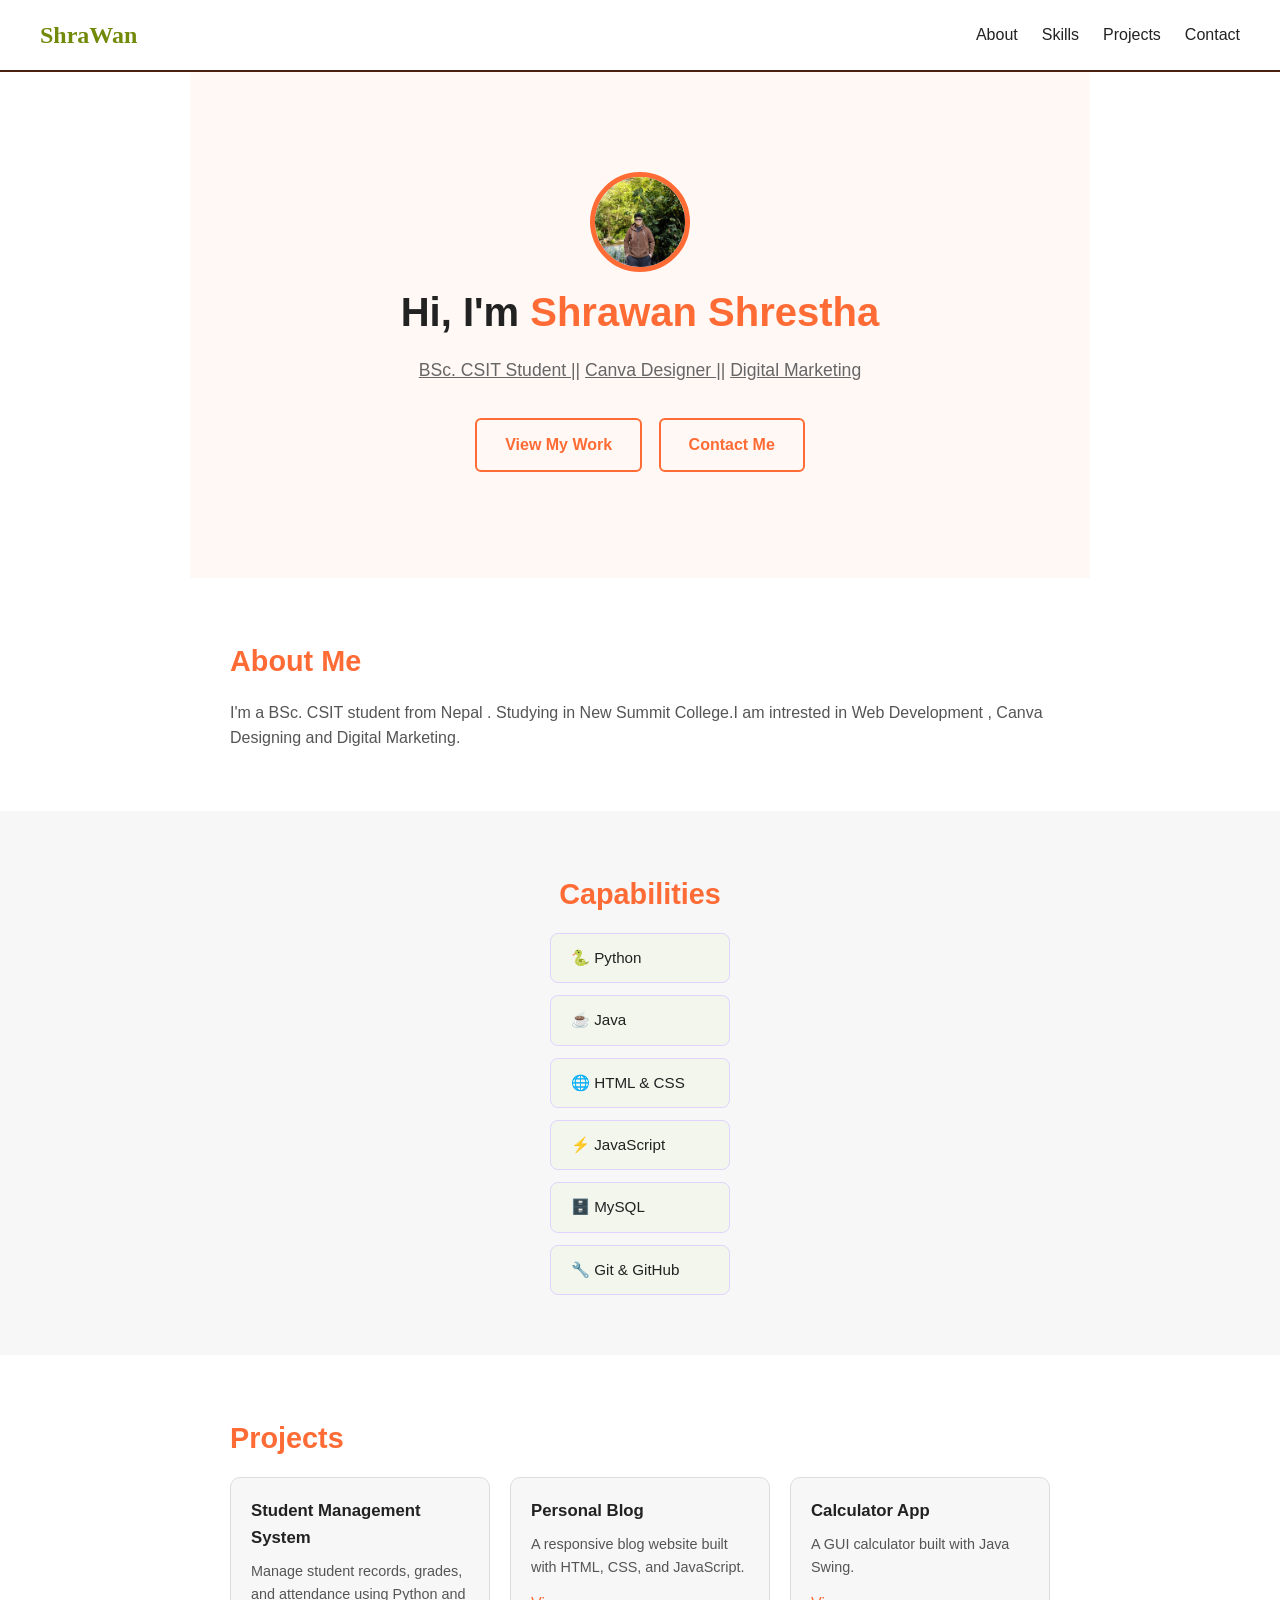
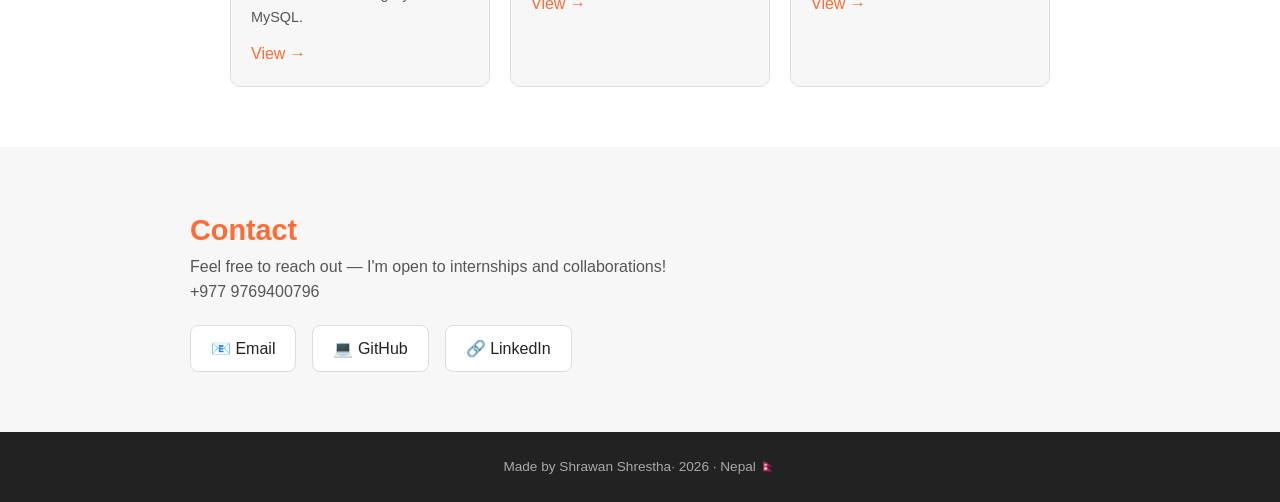
==== index.html @ 75566d8f "Icon Add" ====
<!DOCTYPE html>
<html lang="en">
<head>
  <meta charset="UTF-8" />
  <meta name="viewport" content="width=device-width, initial-scale=1.0"/>
  <title>Shrawan Shrestha | Portfolio</title>
  <link rel="stylesheet" href="style.css" />
  <!-- <link rel="icon" type="image/png" href="favicon.png"> -->
   <link rel="icon" type="image/png" href="icon.png">
</head>
<body>
 
  <!-- NAVBAR -->
  <nav>
    <div class="logo">ShraWan</div>
    <ul>
      <li><a href="#About">About</a></li>
      <li><a href="#Skills">Skills</a></li>
      <li><a href="#Projects">Projects</a></li>
      <li><a href="#Contact">Contact</a></li>
    </ul>
  </nav>
 
  <!-- HERO -->
  <section class="hero">
    <img src ="IMG_20251025_140148 (1).jpg" alt="Portfolio" class="profile-img">
    <h1>Hi, I'm <span>Shrawan Shrestha</span></h1>
    <p><u> BSc. CSIT Student  </u> || <u> Canva Designer </u> || <u>Digital Marketing </u> </p>
    <a href="#projects" class="btn outline">View My Work</a>
    <a href="#contact" class="btn outline">Contact Me</a>
  </section>
 
  <!-- ABOUT -->
  <section id="about">
      <h2>About Me</h2>
      <!-- <a href="https://newsummit.edu.np/"><img src="NSC.png" width="80" height="80"></a> -->
    <p>I'm a BSc. CSIT student from Nepal . Studying in New Summit College.I am intrested in Web Development , Canva Designing and Digital Marketing.
    </p>
  </section>
 
  <!-- SKILLS -->
  <section id="skills" class="gray">
    <h2><center>Capabilities</center></h2>
    <div class="skills-grid">
      <div class="skill">🐍 Python</div>
      <div class="skill">☕ Java</div>
      <div class="skill">🌐 HTML & CSS</div>
      <div class="skill">⚡ JavaScript</div>
      <div class="skill">🗄️ MySQL</div>
      <div class="skill">🔧 Git & GitHub</div>
    </div>
  </section>
 
  <!-- PROJECTS -->
  <section id="projects">
    <h2>Projects</h2>
    <div class="projects-grid">
      <div class="card">
        <h3>Student Management System</h3>
        <p>Manage student records, grades, and attendance using Python and MySQL.</p>
        <a href="#">View →</a>
      </div>
      <div class="card">
        <h3>Personal Blog</h3>
        <p>A responsive blog website built with HTML, CSS, and JavaScript.</p>
        <a href="#">View →</a>
      </div>
      <div class="card">
        <h3>Calculator App</h3>
        <p>A GUI calculator built with Java Swing.</p>
        <a href="#">View →</a>
      </div>
    </div>
  </section>
 
  <!-- CONTACT -->
  <section id="contact" class="gray">
    <h2>Contact</h2>
    <p>Feel free to reach out — I'm open to internships and collaborations!</p>
    <p>+977 9769400796</p>
    <div class="contact-links">
      <a href="https://mail.google.com/mail/u/0/#inbox">📧 Email</a>
      <a href="https://github.com/" target="_blank">💻 GitHub</a>
      <a href="https://linkedin.com/" target="_blank">🔗 LinkedIn</a>
    </div>
  </section>
 
  <!-- FOOTER -->
  <footer>
    <p> Made by Shrawan Shrestha· 2026 · Nepal 🇳🇵</p>
  </footer>
 
</body>
</html>
---- style.css ----
/* ===== RESET ===== */
* {
  margin: 0;
  padding: 0;
  box-sizing: border-box;
}

/* ===== BASE ===== */
body {
  font-family: Arial, sans-serif;
  color: #222;
  line-height: 1.6;
}

a {
  color: #ff6b35;
  text-decoration: none;
}

a:hover {
  text-decoration: underline;
}

/* ===== NAVBAR ===== */
nav {
  display: flex;
  justify-content: space-between;
  align-items: center;
  padding: 16px 40px;
  background: #fff;
  border-bottom: 2px solid #4a2010;
  position: sticky;
  top: 0;
}

.logo {
  font-size: 1.5rem;
  font-family: 'Times New Roman', Times, serif;
  font-weight: bold;
  color: #728a0a;
}

nav ul {
  list-style: none;
  display: flex;
  gap: 24px;
}

nav ul a {
  color: #222;
  font-weight: 500;
}

nav ul a:hover {
  color: #ff6b35;
  text-decoration: none;
}

/* ===== SECTIONS ===== */
section {
  padding: 60px 40px;
  max-width: 900px;
  margin: 0 auto;
}

section h2 {
  font-size: 1.8rem;
  margin-bottom: 16px;
  color: #ff6b35;
}

section p {
  color: #555;
  font-size: 1rem;
}

.gray {
  background: #f7f7f7;
  max-width: 100%;
  padding: 60px 40px;
}

.gray section,
.gray > * {
  max-width: 900px;
  margin: 0 auto;
}

/* ===== HERO ===== */
.hero { 
  text-align: center;
  padding: 100px 40px;
  background: #fff8f5;
}

.hero h1 {
  font-size: 2.5rem;
  margin-bottom: 12px;
}

.hero h1 span {
  color: #ff6b35;
}

.profile-img {
    width: 100px;
    height: 100px;
    z-index: 1;
    rotate: 90deg;
    border-radius: 50%;
    object-fit: cover;
    border: 5px solid #ff6b35;
}

.hero p {  
  font-size: 1.1rem;
  color: #666;
  margin-bottom: 28px;
}

/* ===== BUTTONS ===== */
.btn {
  display: inline-block;
  padding: 12px 28px;
  background: #ff6b35;
  color: #fff;
  border-radius: 6px;
  margin: 6px;
  font-weight: bold;
}

.btn:hover {
  background: #e05a26;
  text-decoration: none;
}

.btn.outline {
  background: transparent;
  color: #ff6b35;
  border: 2px solid #ff6b35;
}

.btn.outline:hover {
  background: #ff6b35;
  color: #fff;
}

/* ===== SKILLS ===== */
.skills-grid {
  display: flex;
  flex-direction: column;
  flex-wrap: wrap;
  gap: 12px;
  margin-top: 16px;
  width: 180px;
}



.skill {
  background: #f3f6ec;
  border: 1.5px solid #e0d4ff;
  border-radius: 8px;
  padding: 12px 20px;
  font-weight: 500;
  font-size: 0.95rem;
}

/* ===== PROJECTS ===== */
.projects-grid {
  display: flex;
  flex-wrap: wrap;
  gap: 20px;
  margin-top: 16px;
}

.card {
  background: #f7f7f7;
  border: 1.5px solid #ddd;
  border-radius: 10px;
  padding: 20px;
  flex: 1 1 250px;
}

.card h3 {
  margin-bottom: 8px;
  font-size: 1.05rem;
}

.card p {
  font-size: 0.9rem;
  margin-bottom: 12px;
}

/* ===== CONTACT ===== */
.contact-links {
  display: flex;
  gap: 16px;
  margin-top: 20px;
  flex-wrap: wrap;
}

.contact-links a {
  background: #fff;
  border: 1.5px solid #ddd;
  border-radius: 8px;
  padding: 10px 20px;
  font-weight: 500;
  color: #222;
}

.contact-links a:hover {
  border-color: #ff6b35;
  color: #ff6b35;
  text-decoration: none;
}

/* ===== FOOTER ===== */
footer {
  text-align: center;
  padding: 24px;
  background: #222;
  color: #aaa;
  font-size: 0.85rem;
}
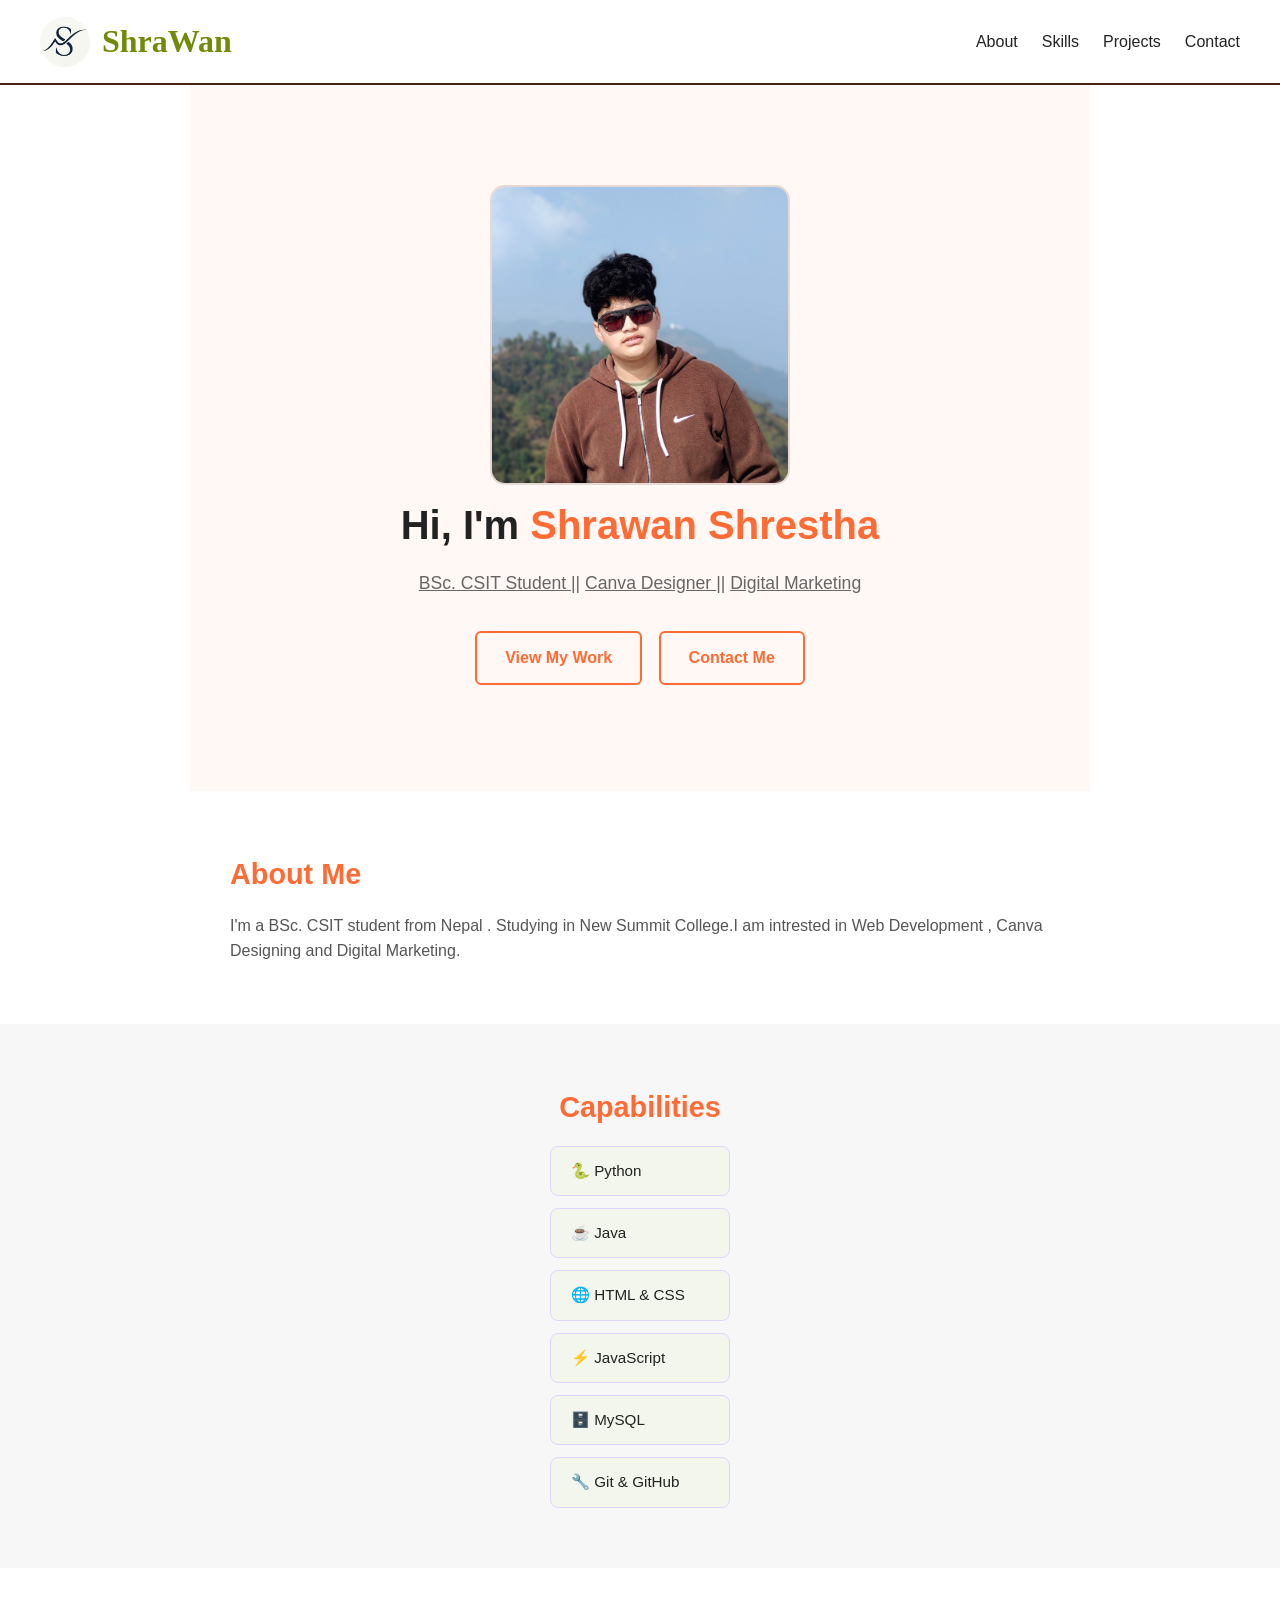
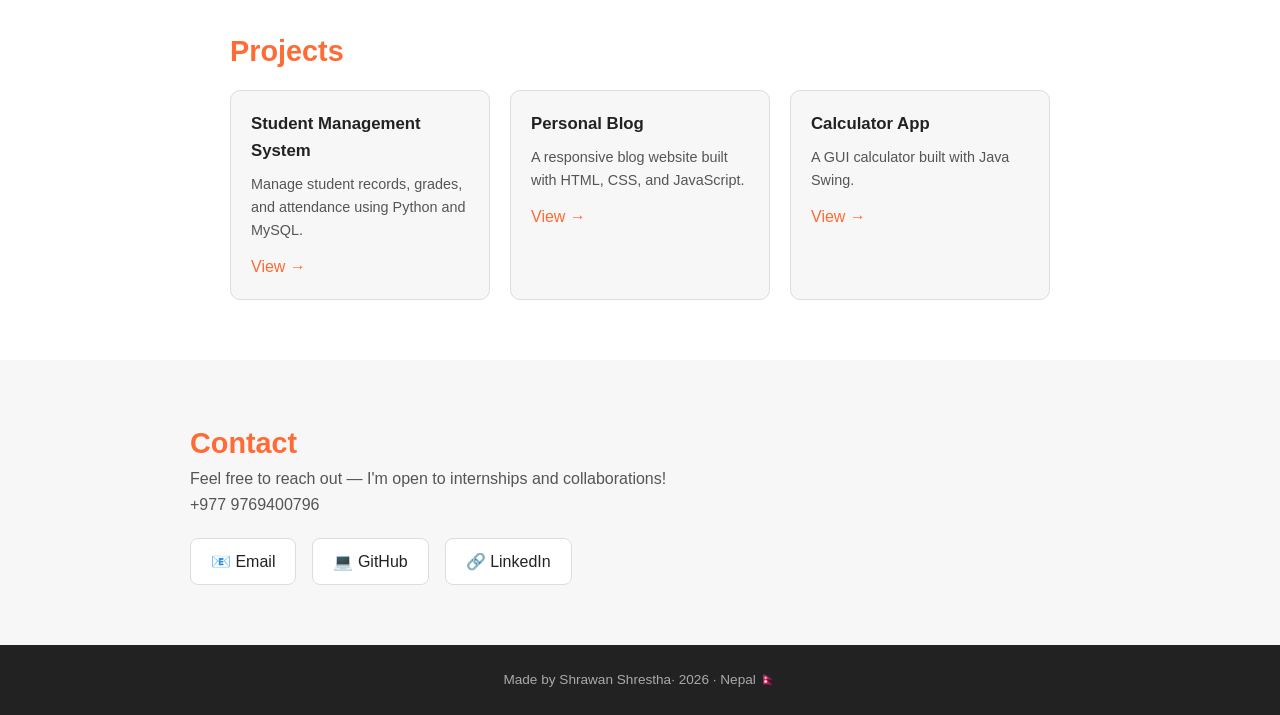
==== commit 5b16fce0: "update" ====
--- a/index.html
+++ b/index.html
@@ -11,19 +11,23 @@
 <body>
  
   <!-- NAVBAR -->
-  <nav>
+<nav>
+  <div class="nav-left">
+    <img src="icon.png" alt="Portfolio" class="icon-img">
     <div class="logo">ShraWan</div>
-    <ul>
-      <li><a href="#About">About</a></li>
-      <li><a href="#Skills">Skills</a></li>
-      <li><a href="#Projects">Projects</a></li>
-      <li><a href="#Contact">Contact</a></li>
-    </ul>
-  </nav>
+  </div>
+  
+  <ul>
+    <li><a href="#About">About</a></li>
+    <li><a href="#Skills">Skills</a></li>
+    <li><a href="#Projects">Projects</a></li>
+    <li><a href="#Contact">Contact</a></li>
+  </ul>
+</nav>
  
   <!-- HERO -->
   <section class="hero">
-    <img src ="IMG_20251025_140148 (1).jpg" alt="Portfolio" class="profile-img">
+    <img src ="pp.jpg" alt="Portfolio" class="profile-img">
     <h1>Hi, I'm <span>Shrawan Shrestha</span></h1>
     <p><u> BSc. CSIT Student  </u> || <u> Canva Designer </u> || <u>Digital Marketing </u> </p>
     <a href="#projects" class="btn outline">View My Work</a>
--- a/style.css
+++ b/style.css
@@ -22,9 +22,10 @@
 }
 
 /* ===== NAVBAR ===== */
+/* ===== NAVBAR ===== */
 nav {
   display: flex;
-  justify-content: space-between;
+  justify-content: space-between; /* Pushes left and right items apart */
   align-items: center;
   padding: 16px 40px;
   background: #fff;
@@ -33,13 +34,27 @@
   top: 0;
 }
 
+/* Left side: Icon + Logo together */
+.nav-left {
+  display: flex;
+  align-items: center;
+  gap: 12px; /* Space between icon and logo */
+}
+
+.icon-img {
+  width: 50px;
+  height: 50px;
+  /* REMOVE the margin-right: 800px */
+}
+
 .logo {
-  font-size: 1.5rem;
+  font-size: 2.0rem;
   font-family: 'Times New Roman', Times, serif;
   font-weight: bold;
   color: #728a0a;
 }
 
+/* Right side: Navigation links */
 nav ul {
   list-style: none;
   display: flex;
@@ -55,7 +70,6 @@
   color: #ff6b35;
   text-decoration: none;
 }
-
 /* ===== SECTIONS ===== */
 section {
   padding: 60px 40px;
@@ -103,13 +117,12 @@
 }
 
 .profile-img {
-    width: 100px;
-    height: 100px;
+    width: 300px;
+    height: 300px;
     z-index: 1;
-    rotate: 90deg;
-    border-radius: 50%;
+    border-radius: 5%;
     object-fit: cover;
-    border: 5px solid #ff6b35;
+    border: 2px solid #e6d8d3;
 }
 
 .hero p {  
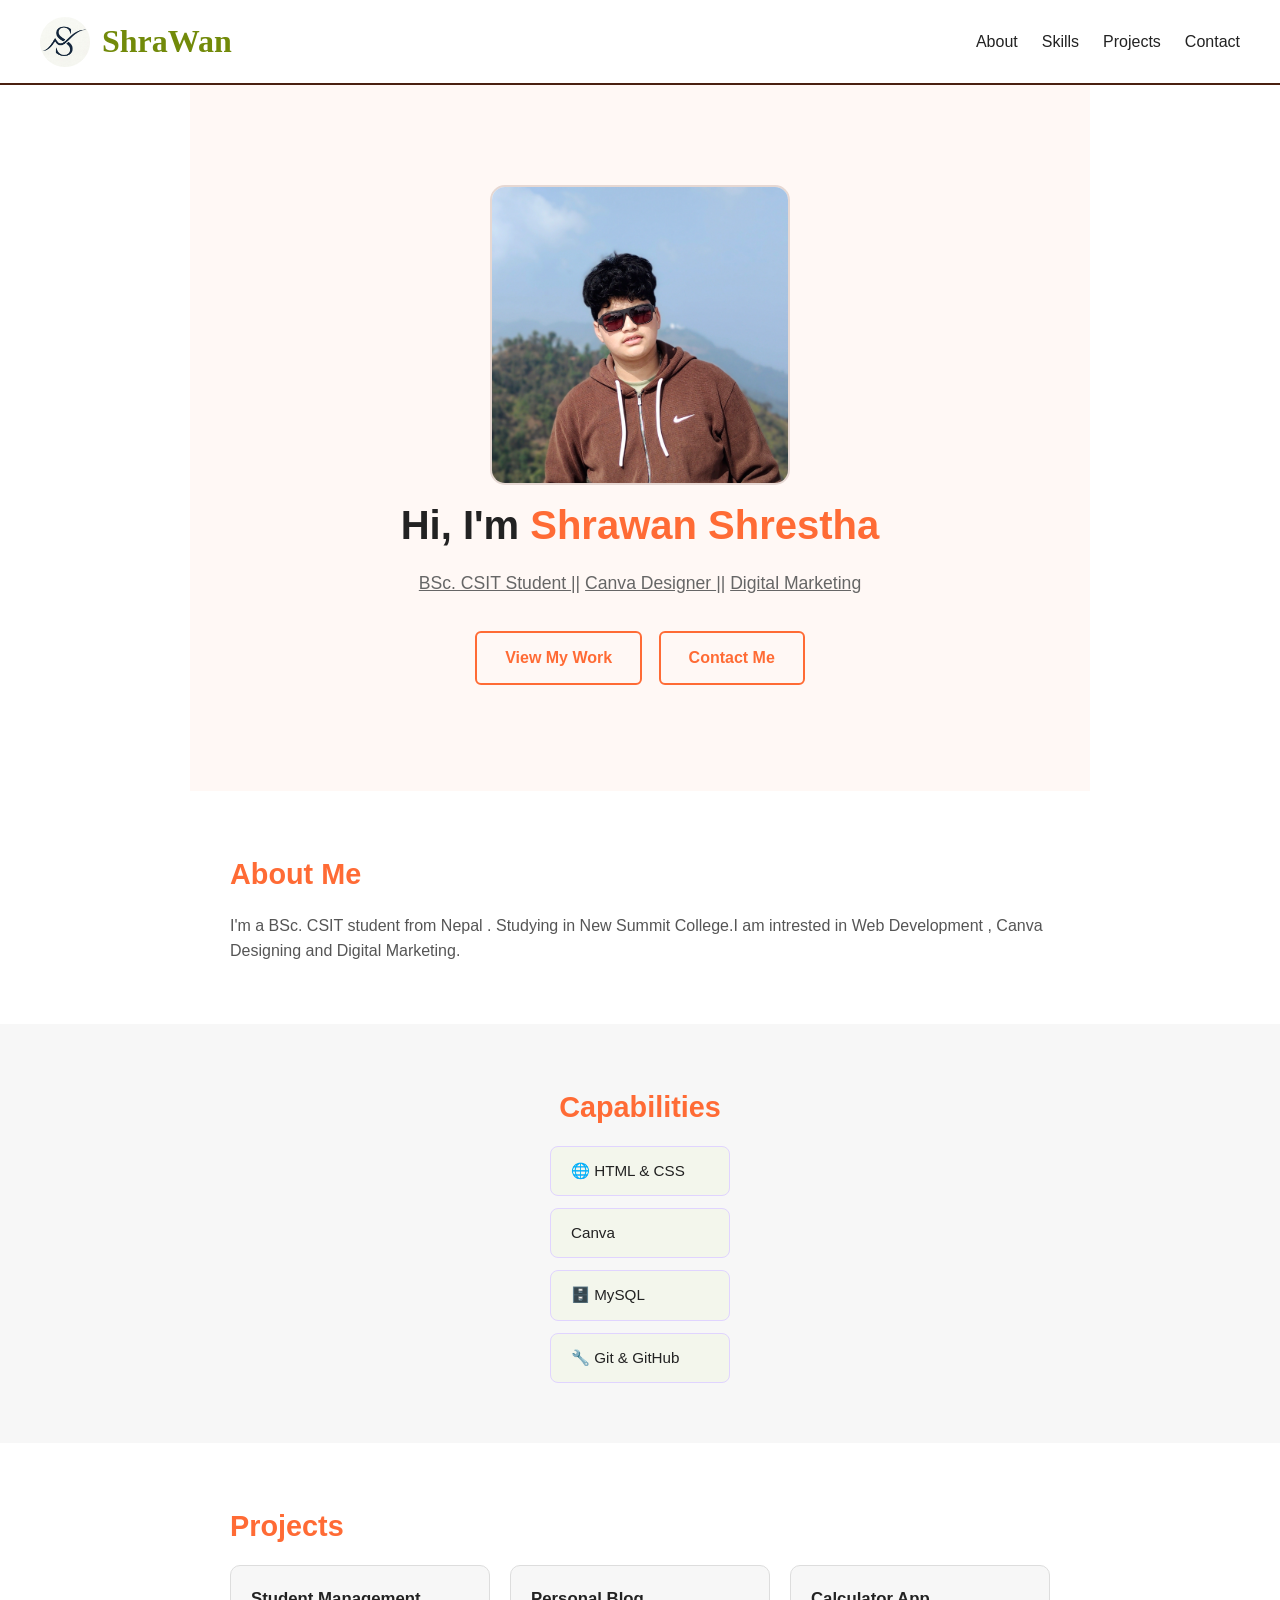
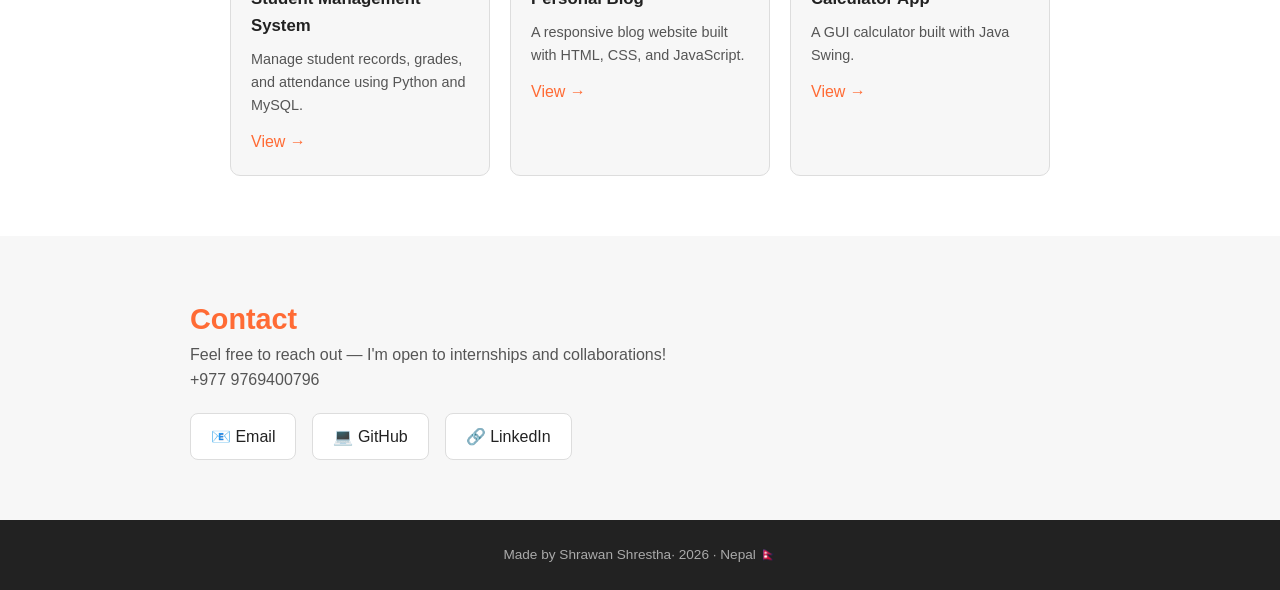
==== commit ab311d6f: "For devices" ====
--- a/index.html
+++ b/index.html
@@ -5,18 +5,18 @@
   <meta name="viewport" content="width=device-width, initial-scale=1.0"/>
   <title>Shrawan Shrestha | Portfolio</title>
   <link rel="stylesheet" href="style.css" />
-  <!-- <link rel="icon" type="image/png" href="favicon.png"> -->
-   <link rel="icon" type="image/png" href="icon.png">
+  <link rel="icon" type="image/png" href="icon.png">
+<base target="_blank">
 </head>
 <body>
- 
+
   <!-- NAVBAR -->
 <nav>
   <div class="nav-left">
     <img src="icon.png" alt="Portfolio" class="icon-img">
     <div class="logo">ShraWan</div>
   </div>
-  
+
   <ul>
     <li><a href="#About">About</a></li>
     <li><a href="#Skills">Skills</a></li>
@@ -24,7 +24,7 @@
     <li><a href="#Contact">Contact</a></li>
   </ul>
 </nav>
- 
+
   <!-- HERO -->
   <section class="hero">
     <img src ="pp.jpg" alt="Portfolio" class="profile-img">
@@ -33,28 +33,28 @@
     <a href="#projects" class="btn outline">View My Work</a>
     <a href="#contact" class="btn outline">Contact Me</a>
   </section>
- 
+
   <!-- ABOUT -->
   <section id="about">
       <h2>About Me</h2>
-      <!-- <a href="https://newsummit.edu.np/"><img src="NSC.png" width="80" height="80"></a> -->
     <p>I'm a BSc. CSIT student from Nepal . Studying in New Summit College.I am intrested in Web Development , Canva Designing and Digital Marketing.
     </p>
   </section>
- 
+
   <!-- SKILLS -->
   <section id="skills" class="gray">
     <h2><center>Capabilities</center></h2>
     <div class="skills-grid">
-      <div class="skill">🐍 Python</div>
-      <div class="skill">☕ Java</div>
+      <!-- <div class="skill">🐍 Python</div> -->
+      <!-- <div class="skill">☕ Java</div> -->
       <div class="skill">🌐 HTML & CSS</div>
-      <div class="skill">⚡ JavaScript</div>
+      <!-- <div class="skill">⚡ JavaScript</div> -->
+      <div class="skill"> Canva</div>
       <div class="skill">🗄️ MySQL</div>
       <div class="skill">🔧 Git & GitHub</div>
     </div>
   </section>
- 
+
   <!-- PROJECTS -->
   <section id="projects">
     <h2>Projects</h2>
@@ -75,8 +75,8 @@
         <a href="#">View →</a>
       </div>
     </div>
-  </section>
- 
+  </section>  
+
   <!-- CONTACT -->
   <section id="contact" class="gray">
     <h2>Contact</h2>
@@ -88,11 +88,11 @@
       <a href="https://linkedin.com/" target="_blank">🔗 LinkedIn</a>
     </div>
   </section>
- 
+
   <!-- FOOTER -->
   <footer>
     <p> Made by Shrawan Shrestha· 2026 · Nepal 🇳🇵</p>
   </footer>
- 
+
 </body>
 </html>
--- a/style.css
+++ b/style.css
@@ -22,29 +22,27 @@
 }
 
 /* ===== NAVBAR ===== */
-/* ===== NAVBAR ===== */
 nav {
   display: flex;
-  justify-content: space-between; /* Pushes left and right items apart */
+  justify-content: space-between;
   align-items: center;
   padding: 16px 40px;
   background: #fff;
   border-bottom: 2px solid #4a2010;
   position: sticky;
   top: 0;
-}
-
-/* Left side: Icon + Logo together */
+  z-index: 1000;
+}
+
 .nav-left {
   display: flex;
   align-items: center;
-  gap: 12px; /* Space between icon and logo */
+  gap: 12px;
 }
 
 .icon-img {
   width: 50px;
   height: 50px;
-  /* REMOVE the margin-right: 800px */
 }
 
 .logo {
@@ -54,7 +52,6 @@
   color: #728a0a;
 }
 
-/* Right side: Navigation links */
 nav ul {
   list-style: none;
   display: flex;
@@ -70,6 +67,7 @@
   color: #ff6b35;
   text-decoration: none;
 }
+
 /* ===== SECTIONS ===== */
 section {
   padding: 60px 40px;
@@ -117,12 +115,12 @@
 }
 
 .profile-img {
-    width: 300px;
-    height: 300px;
-    z-index: 1;
-    border-radius: 5%;
-    object-fit: cover;
-    border: 2px solid #e6d8d3;
+  width: 300px;
+  height: 300px;
+  z-index: 1;
+  border-radius: 5%;
+  object-fit: cover;
+  border: 2px solid #e6d8d3;
 }
 
 .hero p {  
@@ -168,8 +166,6 @@
   width: 180px;
 }
 
-
-
 .skill {
   background: #f3f6ec;
   border: 1.5px solid #e0d4ff;
@@ -235,4 +231,269 @@
   background: #222;
   color: #aaa;
   font-size: 0.85rem;
+}
+
+/* =====================================================
+   RESPONSIVE MEDIA QUERIES
+   ===================================================== */
+
+/* ===== TABLETS (768px - 1024px) ===== */
+@media (max-width: 1024px) {
+  nav {
+    padding: 14px 30px;
+  }
+
+  .logo {
+    font-size: 1.7rem;
+  }
+
+  nav ul {
+    gap: 18px;
+  }
+
+  section {
+    padding: 50px 30px;
+    max-width: 100%;
+  }
+
+  .hero {
+    padding: 80px 30px;
+  }
+
+  .hero h1 {
+    font-size: 2.1rem;
+  }
+
+  .profile-img {
+    width: 220px;
+    height: 220px;
+  }
+
+  .hero p {
+    font-size: 1rem;
+  }
+
+  .skills-grid {
+    width: 160px;
+  }
+
+  .card {
+    flex: 1 1 200px;
+  }
+}
+
+/* ===== MOBILE PHONES (up to 768px) ===== */
+@media (max-width: 768px) {
+  nav {
+    padding: 12px 20px;
+    flex-wrap: wrap;
+  }
+
+  .nav-left {
+    gap: 10px;
+  }
+
+  .icon-img {
+    width: 40px;
+    height: 40px;
+  }
+
+  .logo {
+    font-size: 1.5rem;
+  }
+
+  nav ul {
+    gap: 14px;
+    font-size: 0.9rem;
+  }
+
+  section {
+    padding: 40px 20px;
+  }
+
+  .hero {
+    padding: 60px 20px;
+  }
+
+  .hero h1 {
+    font-size: 1.8rem;
+  }
+
+  .profile-img {
+    width: 180px;
+    height: 180px;
+  }
+
+  .hero p {
+    font-size: 0.95rem;
+  }
+
+  .btn {
+    padding: 10px 22px;
+    font-size: 0.9rem;
+  }
+
+  section h2 {
+    font-size: 1.5rem;
+  }
+
+  .skills-grid {
+    width: 100%;
+    flex-direction: row;
+    justify-content: center;
+  }
+
+  .skill {
+    font-size: 0.85rem;
+    padding: 10px 16px;
+  }
+
+  .projects-grid {
+    flex-direction: column;
+    gap: 16px;
+  }
+
+  .card {
+    flex: 1 1 100%;
+  }
+
+  .contact-links {
+    justify-content: center;
+  }
+
+  .contact-links a {
+    padding: 8px 16px;
+    font-size: 0.9rem;
+  }
+}
+
+/* ===== SMALL PHONES (up to 480px) ===== */
+@media (max-width: 480px) {
+  nav {
+    padding: 10px 15px;
+    flex-direction: column;
+    gap: 10px;
+  }
+
+  .nav-left {
+    justify-content: center;
+  }
+
+  .logo {
+    font-size: 1.3rem;
+  }
+
+  nav ul {
+    gap: 12px;
+    font-size: 0.85rem;
+    justify-content: center;
+    flex-wrap: wrap;
+  }
+
+  section {
+    padding: 35px 15px;
+  }
+
+  .hero {
+    padding: 50px 15px;
+  }
+
+  .hero h1 {
+    font-size: 1.5rem;
+  }
+
+  .profile-img {
+    width: 150px;
+    height: 150px;
+  }
+
+  .hero p {
+    font-size: 0.85rem;
+  }
+
+  .btn {
+    padding: 8px 18px;
+    font-size: 0.85rem;
+    display: block;
+    width: 80%;
+    margin: 8px auto;
+  }
+
+  section h2 {
+    font-size: 1.3rem;
+  }
+
+  .skills-grid {
+    gap: 8px;
+  }
+
+  .skill {
+    font-size: 0.8rem;
+    padding: 8px 12px;
+  }
+
+  .card {
+    padding: 16px;
+  }
+
+  .card h3 {
+    font-size: 1rem;
+  }
+
+  .card p {
+    font-size: 0.85rem;
+  }
+
+  .contact-links {
+    gap: 10px;
+  }
+
+  .contact-links a {
+    padding: 8px 14px;
+    font-size: 0.85rem;
+  }
+
+  footer {
+    font-size: 0.75rem;
+    padding: 18px;
+  }
+}
+
+/* ===== EXTRA SMALL PHONES (up to 360px) ===== */
+@media (max-width: 360px) {
+  .logo {
+    font-size: 1.1rem;
+  }
+
+  nav ul {
+    gap: 8px;
+    font-size: 0.8rem;
+  }
+
+  .hero h1 {
+    font-size: 1.3rem;
+  }
+
+  .profile-img {
+    width: 130px;
+    height: 130px;
+  }
+
+  .hero p {
+    font-size: 0.8rem;
+  }
+
+  .btn {
+    padding: 7px 14px;
+    font-size: 0.8rem;
+  }
+
+  section h2 {
+    font-size: 1.2rem;
+  }
+
+  .skill {
+    font-size: 0.75rem;
+    padding: 6px 10px;
+  }
 }
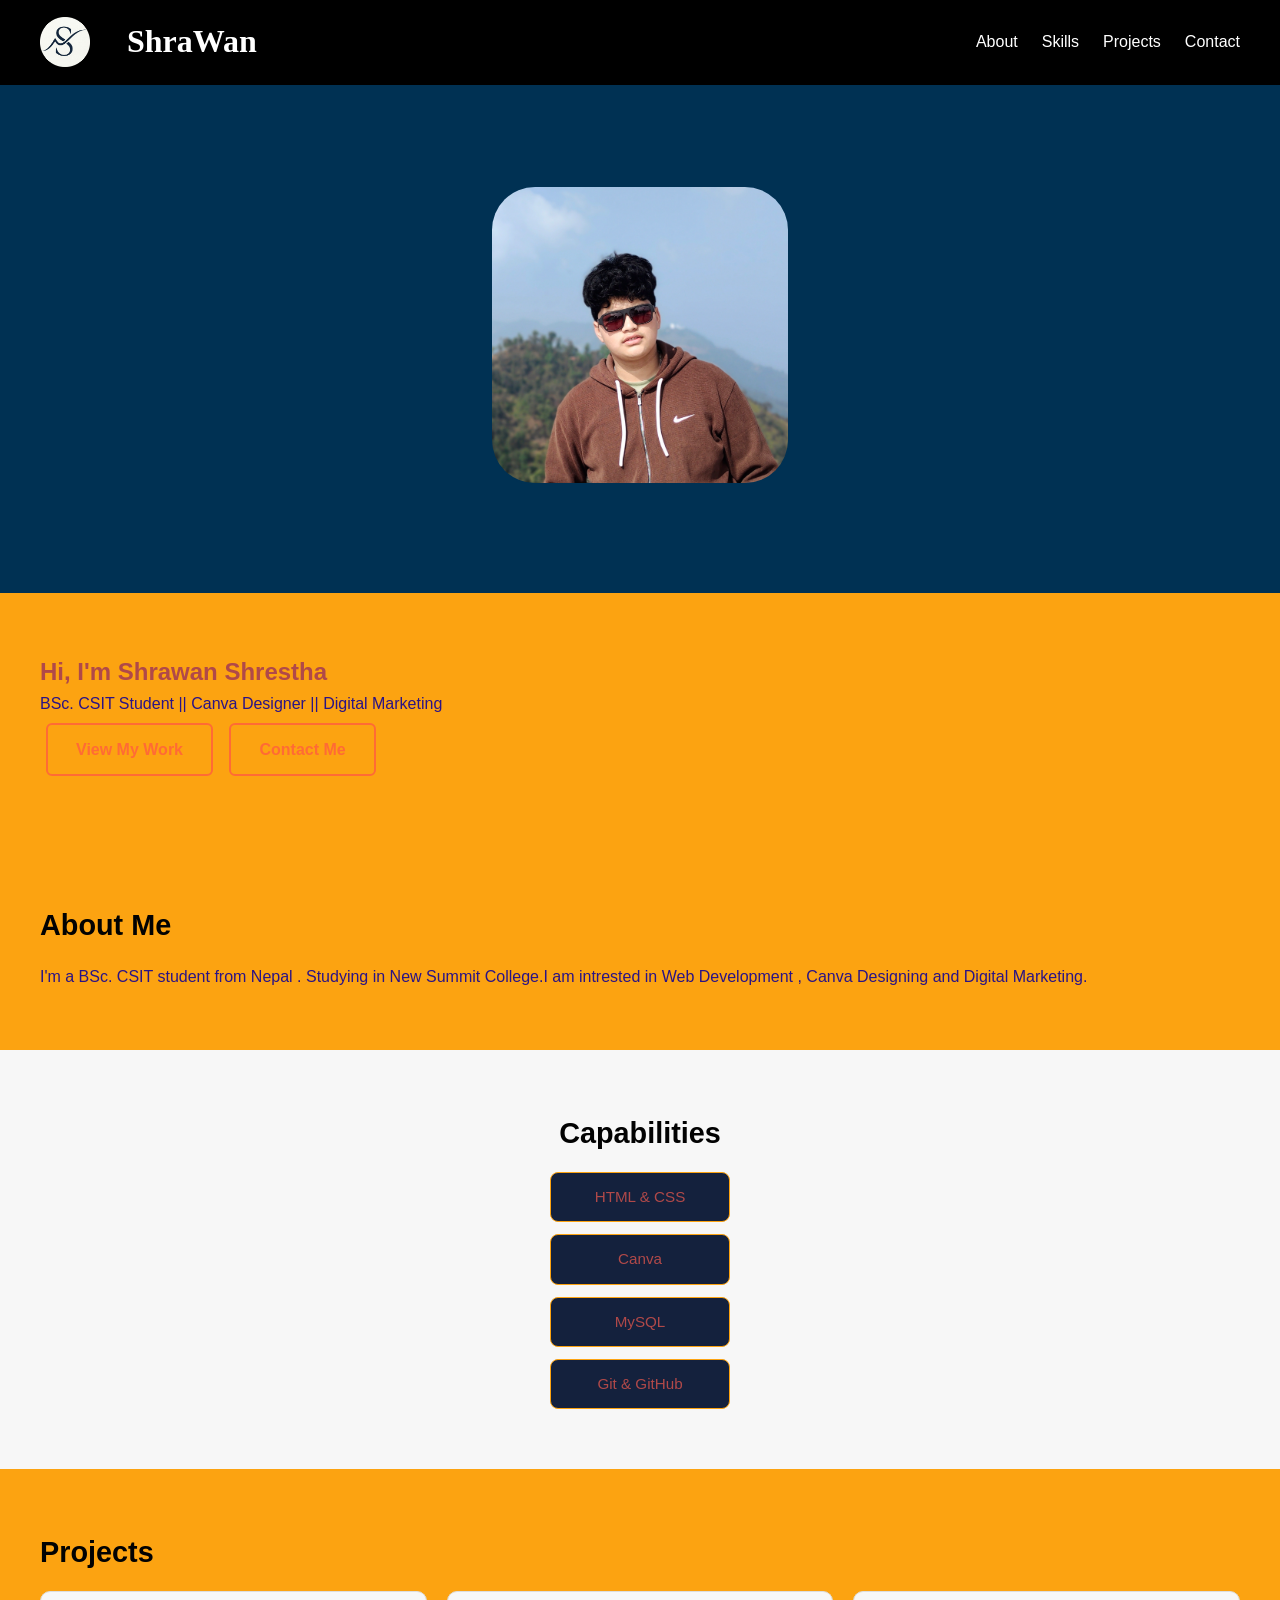
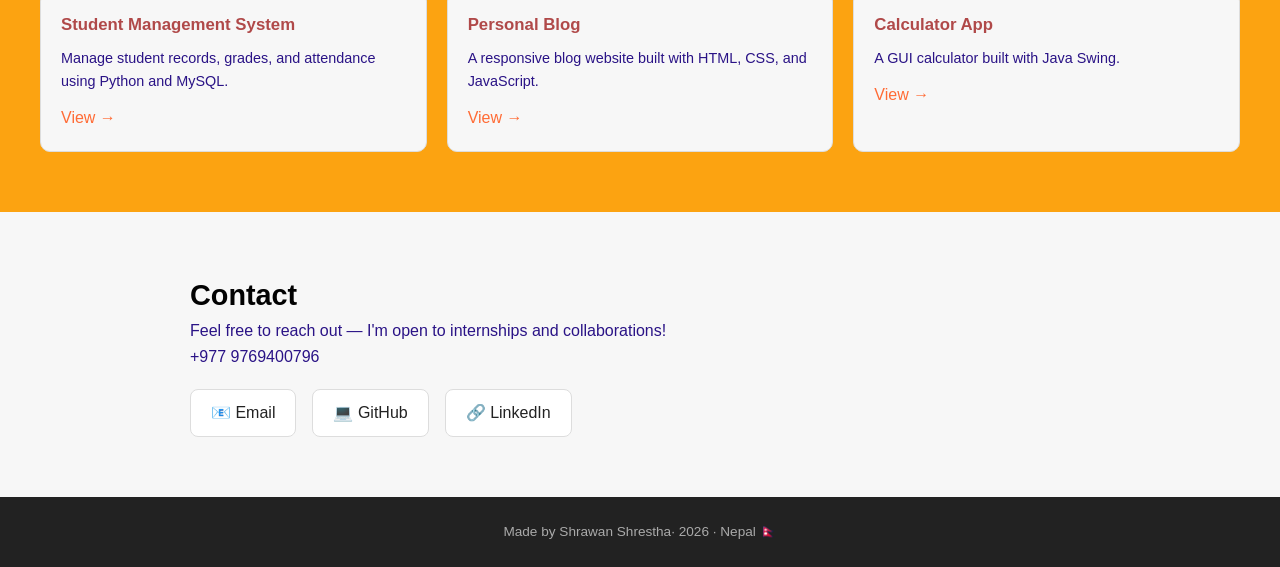
==== commit 4af1fcf6: "pulling for pc" ====
--- a/index.html
+++ b/index.html
@@ -25,14 +25,20 @@
   </ul>
 </nav>
 
-  <!-- HERO -->
-  <section class="hero">
-    <img src ="pp.jpg" alt="Portfolio" class="profile-img">
-    <h1>Hi, I'm <span>Shrawan Shrestha</span></h1>
-    <p><u> BSc. CSIT Student  </u> || <u> Canva Designer </u> || <u>Digital Marketing </u> </p>
-    <a href="#projects" class="btn outline">View My Work</a>
-    <a href="#contact" class="btn outline">Contact Me</a>
-  </section>
+  <!-- TOP -->
+  <div class="top"> 
+    
+    <section class="hero">
+      <img src ="pp.jpg" alt="Portfolio" class="profile-img">
+    </section>
+    <section class="hero1">
+      <h1>Hi, I'm <span>Shrawan Shrestha</span></h1>
+      <p> BSc. CSIT Student   ||  Canva Designer  || Digital Marketing  </p>
+      <a href="#projects" class="btn outline">View My Work</a>
+      <a href="#contact" class="btn outline">Contact Me</a>
+      
+    </section>
+  </div>
 
   <!-- ABOUT -->
   <section id="about">
@@ -45,13 +51,12 @@
   <section id="skills" class="gray">
     <h2><center>Capabilities</center></h2>
     <div class="skills-grid">
-      <!-- <div class="skill">🐍 Python</div> -->
-      <!-- <div class="skill">☕ Java</div> -->
-      <div class="skill">🌐 HTML & CSS</div>
+    
+      <div class="skill"> HTML & CSS</div>
       <!-- <div class="skill">⚡ JavaScript</div> -->
       <div class="skill"> Canva</div>
-      <div class="skill">🗄️ MySQL</div>
-      <div class="skill">🔧 Git & GitHub</div>
+      <div class="skill"> MySQL</div>
+      <div class="skill"> Git & GitHub</div>
     </div>
   </section>
 
--- a/style.css
+++ b/style.css
@@ -8,7 +8,7 @@
 /* ===== BASE ===== */
 body {
   font-family: Arial, sans-serif;
-  color: #222;
+  color: #b04949;
   line-height: 1.6;
 }
 
@@ -19,6 +19,7 @@
 
 a:hover {
   text-decoration: underline;
+ 
 }
 
 /* ===== NAVBAR ===== */
@@ -27,8 +28,8 @@
   justify-content: space-between;
   align-items: center;
   padding: 16px 40px;
-  background: #fff;
-  border-bottom: 2px solid #4a2010;
+  background: black;
+  border-bottom: 2px solid black;
   position: sticky;
   top: 0;
   z-index: 1000;
@@ -49,7 +50,8 @@
   font-size: 2.0rem;
   font-family: 'Times New Roman', Times, serif;
   font-weight: bold;
-  color: #728a0a;
+  color: #ffffff;
+  margin-left:25px;
 }
 
 nav ul {
@@ -59,12 +61,13 @@
 }
 
 nav ul a {
-  color: #222;
+  margin-right: 0px;
+  color: #ffffff;
   font-weight: 500;
 }
 
 nav ul a:hover {
-  color: #ff6b35;
+  color: #57ff35;
   text-decoration: none;
 }
 
@@ -73,16 +76,17 @@
   padding: 60px 40px;
   max-width: 900px;
   margin: 0 auto;
-}
-
+  max-width: 100%;
+  background-color: #FCA311;
+}
 section h2 {
   font-size: 1.8rem;
   margin-bottom: 16px;
-  color: #ff6b35;
+  color: #020202;
 }
 
 section p {
-  color: #555;
+  color: #2a1386;
   font-size: 1rem;
 }
 
@@ -98,36 +102,37 @@
   margin: 0 auto;
 }
 
-/* ===== HERO ===== */
+/* ===== TOP ===== */
 .hero { 
   text-align: center;
   padding: 100px 40px;
-  background: #fff8f5;
+  background: #003153;
 }
 
 .hero h1 {
   font-size: 2.5rem;
+  color: #E5E5E5;
   margin-bottom: 12px;
 }
 
 .hero h1 span {
-  color: #ff6b35;
+  color: #FCA311;
+}
+.hero p {  
+  font-size: 1.1rem;
+  color: #E5E5E5;
+  margin-bottom: 28px;
 }
 
 .profile-img {
   width: 300px;
   height: 300px;
   z-index: 1;
-  border-radius: 5%;
+  border-radius: 15%;
   object-fit: cover;
-  border: 2px solid #e6d8d3;
-}
-
-.hero p {  
-  font-size: 1.1rem;
-  color: #666;
-  margin-bottom: 28px;
-}
+  border: 2px solid #003153;
+}
+
 
 /* ===== BUTTONS ===== */
 .btn {
@@ -167,8 +172,9 @@
 }
 
 .skill {
-  background: #f3f6ec;
-  border: 1.5px solid #e0d4ff;
+  background: #14213D;
+  border: 1.5px solid #FCA311;
+  text-align: center;
   border-radius: 8px;
   padding: 12px 20px;
   font-weight: 500;
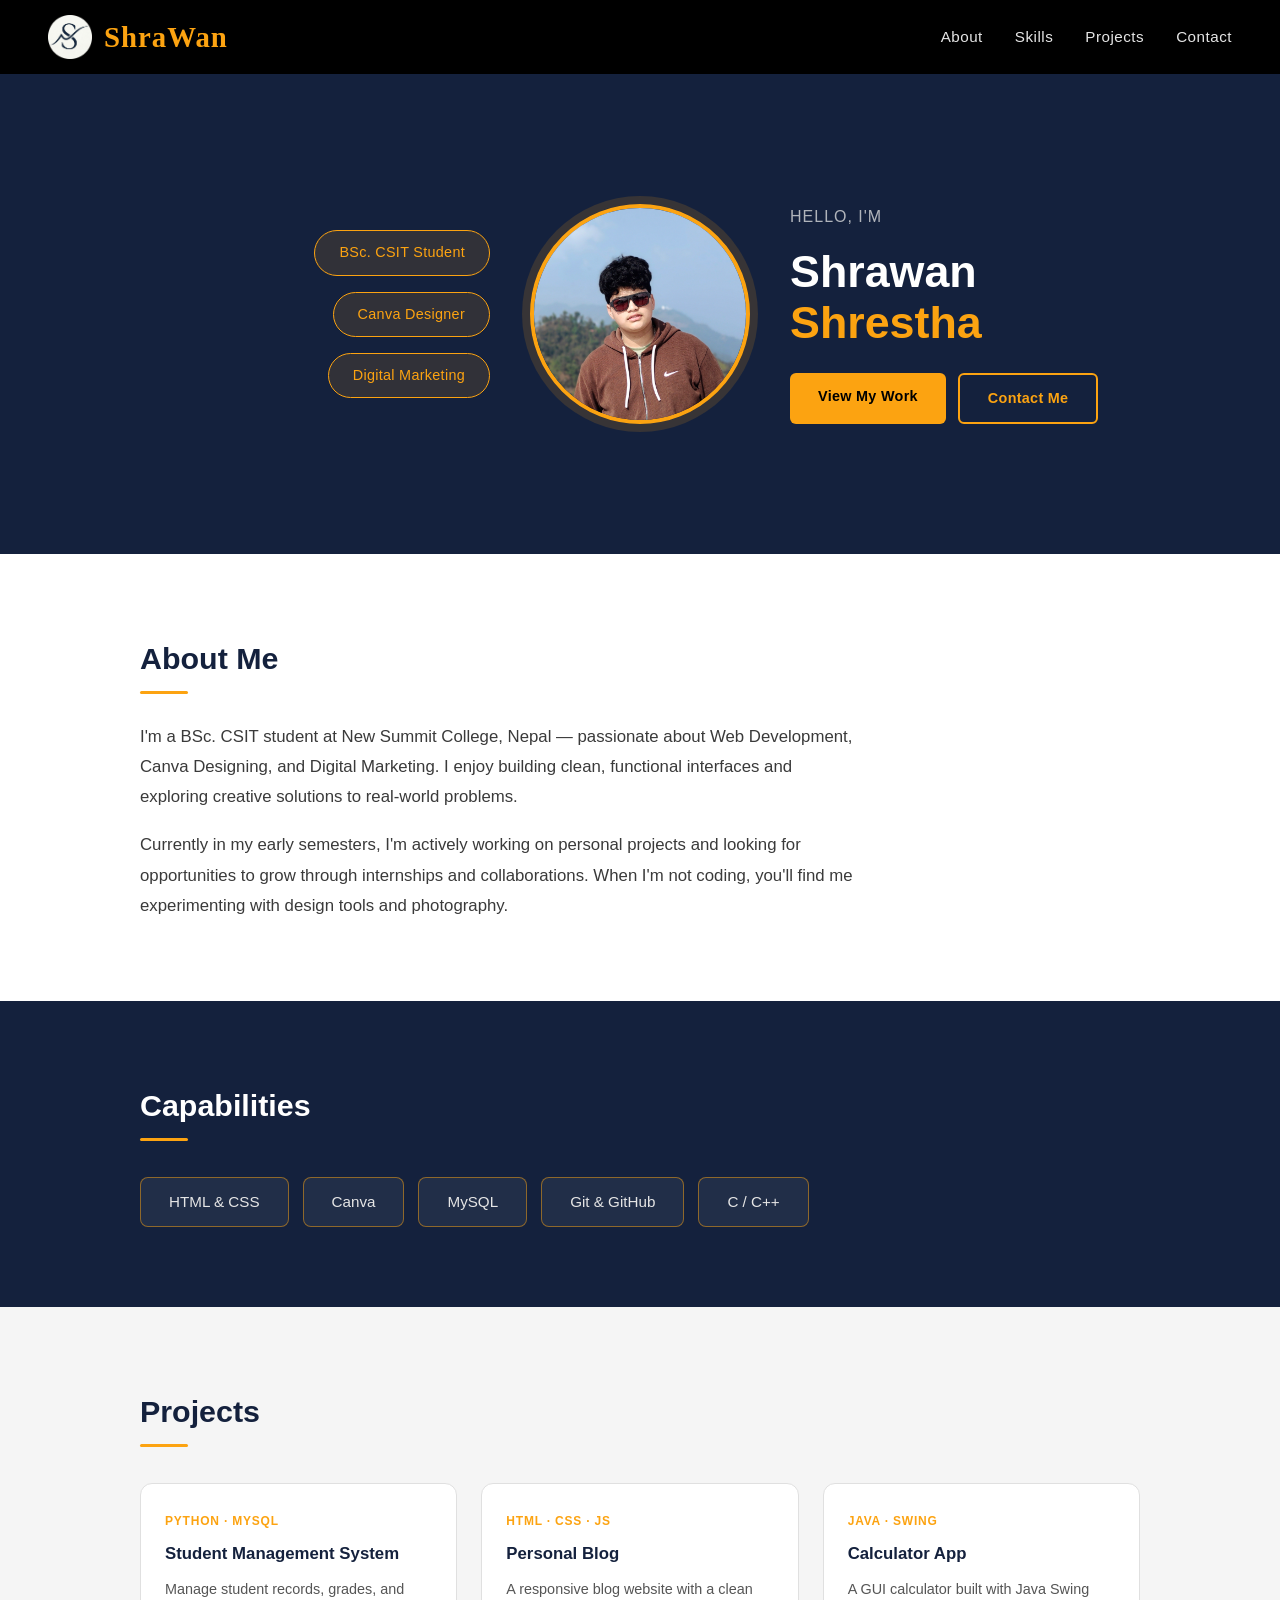
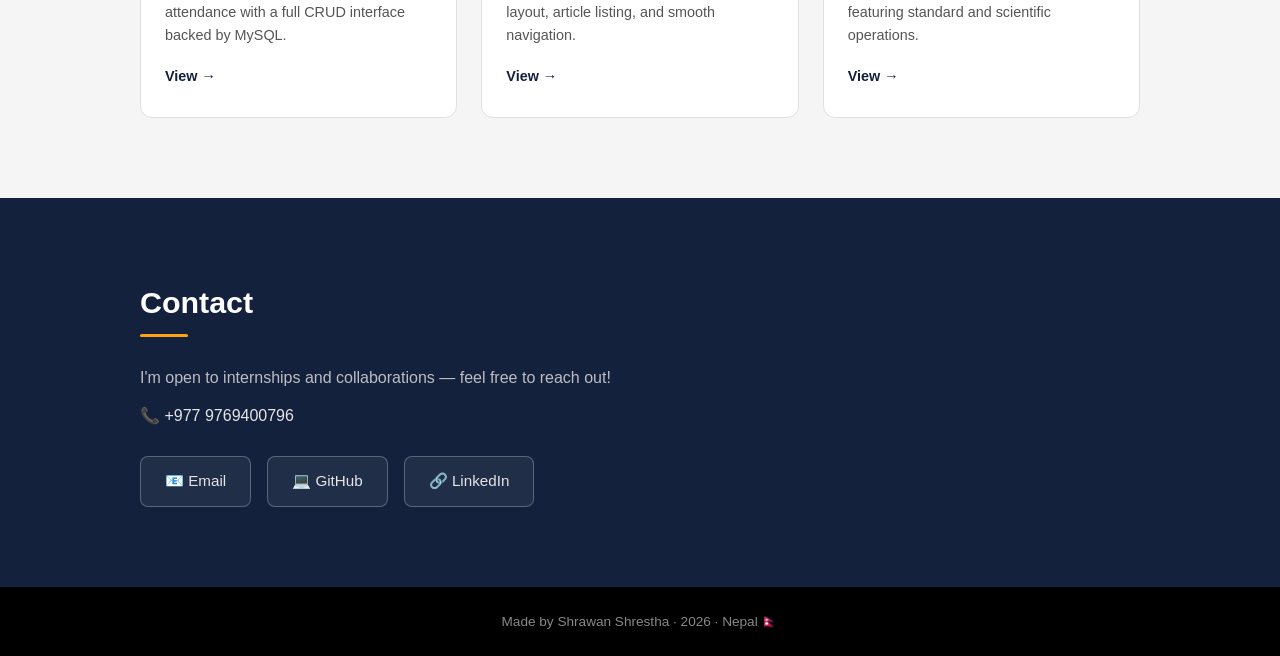
==== commit 87a9002e: "Claude editing" ====
--- a/index.html
+++ b/index.html
@@ -6,97 +6,127 @@
   <title>Shrawan Shrestha | Portfolio</title>
   <link rel="stylesheet" href="style.css" />
   <link rel="icon" type="image/png" href="icon.png">
-<base target="_blank">
 </head>
 <body>
 
   <!-- NAVBAR -->
-<nav>
-  <div class="nav-left">
-    <img src="icon.png" alt="Portfolio" class="icon-img">
-    <div class="logo">ShraWan</div>
-  </div>
+  <nav>
+    <div class="nav-left">
+      <img src="icon.png" alt="Logo" class="icon-img">
+      <div class="logo">ShraWan</div>
+    </div>
+    <ul>
+      <li><a href="#about">About</a></li>
+      <li><a href="#skills">Skills</a></li>
+      <li><a href="#projects">Projects</a></li>
+      <li><a href="#contact">Contact</a></li>
+    </ul>
+  </nav>
 
-  <ul>
-    <li><a href="#About">About</a></li>
-    <li><a href="#Skills">Skills</a></li>
-    <li><a href="#Projects">Projects</a></li>
-    <li><a href="#Contact">Contact</a></li>
-  </ul>
-</nav>
+  <!-- HERO — 3-column layout -->
+  <div class="hero-wrapper">
 
-  <!-- TOP -->
-  <div class="top"> 
-    
-    <section class="hero">
-      <img src ="pp.jpg" alt="Portfolio" class="profile-img">
-    </section>
-    <section class="hero1">
-      <h1>Hi, I'm <span>Shrawan Shrestha</span></h1>
-      <p> BSc. CSIT Student   ||  Canva Designer  || Digital Marketing  </p>
-      <a href="#projects" class="btn outline">View My Work</a>
-      <a href="#contact" class="btn outline">Contact Me</a>
-      
-    </section>
+    <!-- LEFT: Role / Titles -->
+    <div class="hero-left">
+      <div class="role-badge">BSc. CSIT Student</div>
+      <div class="role-badge">Canva Designer</div>
+      <div class="role-badge">Digital Marketing</div>
+    </div>
+
+    <!-- MIDDLE: Profile Photo -->
+    <div class="hero-center">
+      <img src="pp.jpg" alt="Shrawan Shrestha" class="profile-img">
+    </div>
+
+    <!-- RIGHT: Name + CTA -->
+    <div class="hero-right">
+      <p class="hero-greeting">Hello, I'm</p>
+      <h1 class="hero-name">Shrawan<br><span>Shrestha</span></h1>
+      <div class="hero-btns">
+        <a href="#projects" class="btn">View My Work</a>
+        <a href="#contact" class="btn outline">Contact Me</a>
+      </div>
+    </div>
+
   </div>
 
   <!-- ABOUT -->
-  <section id="about">
+  <section id="about" class="section-about">
+    <div class="container">
       <h2>About Me</h2>
-    <p>I'm a BSc. CSIT student from Nepal . Studying in New Summit College.I am intrested in Web Development , Canva Designing and Digital Marketing.
-    </p>
+      <div class="about-inner">
+        <p>
+          I'm a BSc. CSIT student at New Summit College, Nepal — passionate about Web Development,
+          Canva Designing, and Digital Marketing. I enjoy building clean, functional interfaces
+          and exploring creative solutions to real-world problems.
+        </p>
+        <p>
+          Currently in my early semesters, I'm actively working on personal projects and
+          looking for opportunities to grow through internships and collaborations.
+          When I'm not coding, you'll find me experimenting with design tools and photography.
+        </p>
+      </div>
+    </div>
   </section>
 
   <!-- SKILLS -->
-  <section id="skills" class="gray">
-    <h2><center>Capabilities</center></h2>
-    <div class="skills-grid">
-    
-      <div class="skill"> HTML & CSS</div>
-      <!-- <div class="skill">⚡ JavaScript</div> -->
-      <div class="skill"> Canva</div>
-      <div class="skill"> MySQL</div>
-      <div class="skill"> Git & GitHub</div>
+  <section id="skills" class="section-dark">
+    <div class="container">
+      <h2>Capabilities</h2>
+      <div class="skills-grid">
+        <div class="skill">HTML &amp; CSS</div>
+        <div class="skill">Canva</div>
+        <div class="skill">MySQL</div>
+        <div class="skill">Git &amp; GitHub</div>
+        <div class="skill">C / C++</div>
+      </div>
     </div>
   </section>
 
   <!-- PROJECTS -->
-  <section id="projects">
-    <h2>Projects</h2>
-    <div class="projects-grid">
-      <div class="card">
-        <h3>Student Management System</h3>
-        <p>Manage student records, grades, and attendance using Python and MySQL.</p>
-        <a href="#">View →</a>
-      </div>
-      <div class="card">
-        <h3>Personal Blog</h3>
-        <p>A responsive blog website built with HTML, CSS, and JavaScript.</p>
-        <a href="#">View →</a>
-      </div>
-      <div class="card">
-        <h3>Calculator App</h3>
-        <p>A GUI calculator built with Java Swing.</p>
-        <a href="#">View →</a>
+  <section id="projects" class="section-light">
+    <div class="container">
+      <h2>Projects</h2>
+      <div class="projects-grid">
+        <div class="card">
+          <div class="card-tag">Python · MySQL</div>
+          <h3>Student Management System</h3>
+          <p>Manage student records, grades, and attendance with a full CRUD interface backed by MySQL.</p>
+          <a href="#" class="card-link">View →</a>
+        </div>
+        <div class="card">
+          <div class="card-tag">HTML · CSS · JS</div>
+          <h3>Personal Blog</h3>
+          <p>A responsive blog website with a clean layout, article listing, and smooth navigation.</p>
+          <a href="#" class="card-link">View →</a>
+        </div>
+        <div class="card">
+          <div class="card-tag">Java · Swing</div>
+          <h3>Calculator App</h3>
+          <p>A GUI calculator built with Java Swing featuring standard and scientific operations.</p>
+          <a href="#" class="card-link">View →</a>
+        </div>
       </div>
     </div>
-  </section>  
+  </section>
 
   <!-- CONTACT -->
-  <section id="contact" class="gray">
-    <h2>Contact</h2>
-    <p>Feel free to reach out — I'm open to internships and collaborations!</p>
-    <p>+977 9769400796</p>
-    <div class="contact-links">
-      <a href="https://mail.google.com/mail/u/0/#inbox">📧 Email</a>
-      <a href="https://github.com/" target="_blank">💻 GitHub</a>
-      <a href="https://linkedin.com/" target="_blank">🔗 LinkedIn</a>
+  <section id="contact" class="section-dark">
+    <div class="container">
+      <h2>Contact</h2>
+      <p class="contact-sub">I'm open to internships and collaborations — feel free to reach out!</p>
+      <p class="contact-phone">📞 +977 9769400796</p>
+      <div class="contact-links">
+        <a href="mailto:your@email.com" class="contact-btn">📧 Email</a>
+        <a href="https://github.com/yourusername" target="_blank" rel="noopener" class="contact-btn">💻 GitHub</a>
+        <a href="https://linkedin.com/in/yourprofile" target="_blank" rel="noopener" class="contact-btn">🔗 LinkedIn</a>
+      </div>
     </div>
   </section>
 
   <!-- FOOTER -->
   <footer>
-    <p> Made by Shrawan Shrestha· 2026 · Nepal 🇳🇵</p>
+    <p>Made by Shrawan Shrestha &middot; 2026 &middot; Nepal 🇳🇵</p>
   </footer>
 
 </body>
--- a/style.css
+++ b/style.css
@@ -1,3 +1,11 @@
+/* ===== PALETTE =====
+   #000000  — black     (nav bg, accents)
+   #14213D  — navy      (hero bg, dark sections)
+   #FCA311  — amber     (highlights, badges, hover)
+   #E5E5E5  — light     (body text on dark)
+   #FFFFFF  — white     (light section bg, card bg)
+   =================== */
+
 /* ===== RESET ===== */
 * {
   margin: 0;
@@ -6,20 +14,19 @@
 }
 
 /* ===== BASE ===== */
+html {
+  scroll-behavior: smooth;
+}
+
 body {
-  font-family: Arial, sans-serif;
-  color: #b04949;
+  font-family: 'Segoe UI', Arial, sans-serif;
+  color: #14213D;
   line-height: 1.6;
+  background: #FFFFFF;
 }
 
 a {
-  color: #ff6b35;
   text-decoration: none;
-}
-
-a:hover {
-  text-decoration: underline;
- 
 }
 
 /* ===== NAVBAR ===== */
@@ -27,9 +34,8 @@
   display: flex;
   justify-content: space-between;
   align-items: center;
-  padding: 16px 40px;
-  background: black;
-  border-bottom: 2px solid black;
+  padding: 14px 48px;
+  background: #000000;
   position: sticky;
   top: 0;
   z-index: 1000;
@@ -42,370 +48,458 @@
 }
 
 .icon-img {
-  width: 50px;
-  height: 50px;
+  width: 44px;
+  height: 44px;
+  border-radius: 8px;
 }
 
 .logo {
-  font-size: 2.0rem;
+  font-size: 1.8rem;
   font-family: 'Times New Roman', Times, serif;
   font-weight: bold;
-  color: #ffffff;
-  margin-left:25px;
+  color: #FCA311;
+  letter-spacing: 1px;
 }
 
 nav ul {
   list-style: none;
   display: flex;
-  gap: 24px;
-}
-
-nav ul a {
-  margin-right: 0px;
-  color: #ffffff;
+  gap: 32px;
+}
+
+nav ul li a {
+  color: #E5E5E5;
   font-weight: 500;
-}
-
-nav ul a:hover {
-  color: #57ff35;
-  text-decoration: none;
-}
-
-/* ===== SECTIONS ===== */
-section {
-  padding: 60px 40px;
-  max-width: 900px;
-  margin: 0 auto;
-  max-width: 100%;
-  background-color: #FCA311;
-}
-section h2 {
-  font-size: 1.8rem;
-  margin-bottom: 16px;
-  color: #020202;
-}
-
-section p {
-  color: #2a1386;
+  font-size: 0.95rem;
+  letter-spacing: 0.5px;
+  transition: color 0.2s;
+}
+
+nav ul li a:hover {
+  color: #FCA311;
+}
+
+/* ===== HERO — 3-COLUMN ===== */
+.hero-wrapper {
+  display: grid;
+  grid-template-columns: 1fr auto 1fr;
+  align-items: center;
+  gap: 40px;
+  background: #14213D;
+  padding: 80px 64px;
+  min-height: 480px;
+}
+
+/* LEFT: role badges */
+.hero-left {
+  display: flex;
+  flex-direction: column;
+  gap: 16px;
+  align-items: flex-end;
+}
+
+.role-badge {
+  background: rgba(252, 163, 17, 0.12);
+  border: 1.5px solid #FCA311;
+  color: #FCA311;
+  border-radius: 999px;
+  padding: 10px 24px;
+  font-size: 0.9rem;
+  font-weight: 500;
+  letter-spacing: 0.3px;
+  white-space: nowrap;
+  transition: background 0.2s;
+}
+
+.role-badge:hover {
+  background: rgba(252, 163, 17, 0.22);
+}
+
+/* MIDDLE: photo */
+.hero-center {
+  display: flex;
+  justify-content: center;
+  align-items: center;
+}
+
+.profile-img {
+  width: 220px;
+  height: 220px;
+  border-radius: 50%;
+  object-fit: cover;
+  border: 4px solid #FCA311;
+  box-shadow: 0 0 0 8px rgba(252, 163, 17, 0.15);
+}
+
+/* RIGHT: name + CTA */
+.hero-right {
+  display: flex;
+  flex-direction: column;
+  gap: 16px;
+  align-items: flex-start;
+}
+
+.hero-greeting {
+  color: #E5E5E5;
   font-size: 1rem;
-}
-
-.gray {
-  background: #f7f7f7;
-  max-width: 100%;
-  padding: 60px 40px;
-}
-
-.gray section,
-.gray > * {
-  max-width: 900px;
-  margin: 0 auto;
-}
-
-/* ===== TOP ===== */
-.hero { 
-  text-align: center;
-  padding: 100px 40px;
-  background: #003153;
-}
-
-.hero h1 {
-  font-size: 2.5rem;
-  color: #E5E5E5;
-  margin-bottom: 12px;
-}
-
-.hero h1 span {
-  color: #FCA311;
-}
-.hero p {  
-  font-size: 1.1rem;
-  color: #E5E5E5;
-  margin-bottom: 28px;
-}
-
-.profile-img {
-  width: 300px;
-  height: 300px;
-  z-index: 1;
-  border-radius: 15%;
-  object-fit: cover;
-  border: 2px solid #003153;
-}
-
+  font-weight: 400;
+  opacity: 0.75;
+  letter-spacing: 1px;
+  text-transform: uppercase;
+}
+
+.hero-name {
+  font-size: 2.8rem;
+  font-weight: 700;
+  line-height: 1.15;
+  color: #FFFFFF;
+}
+
+.hero-name span {
+  color: #FCA311;
+}
+
+.hero-btns {
+  display: flex;
+  gap: 12px;
+  flex-wrap: wrap;
+  margin-top: 8px;
+}
 
 /* ===== BUTTONS ===== */
 .btn {
   display: inline-block;
   padding: 12px 28px;
-  background: #ff6b35;
-  color: #fff;
+  background: #FCA311;
+  color: #000000;
   border-radius: 6px;
-  margin: 6px;
-  font-weight: bold;
+  font-weight: 700;
+  font-size: 0.9rem;
+  letter-spacing: 0.3px;
+  transition: background 0.2s, transform 0.15s;
 }
 
 .btn:hover {
-  background: #e05a26;
-  text-decoration: none;
+  background: #e5930c;
+  transform: translateY(-1px);
 }
 
 .btn.outline {
   background: transparent;
-  color: #ff6b35;
-  border: 2px solid #ff6b35;
+  color: #FCA311;
+  border: 2px solid #FCA311;
 }
 
 .btn.outline:hover {
-  background: #ff6b35;
-  color: #fff;
+  background: #FCA311;
+  color: #000000;
+}
+
+/* ===== CONTAINER ===== */
+.container {
+  max-width: 1000px;
+  margin: 0 auto;
+}
+
+/* ===== SECTION HEADINGS ===== */
+.section-about h2,
+.section-light h2 {
+  font-size: 1.9rem;
+  font-weight: 700;
+  color: #14213D;
+  margin-bottom: 28px;
+  position: relative;
+  display: inline-block;
+}
+
+.section-about h2::after,
+.section-light h2::after {
+  content: '';
+  display: block;
+  width: 48px;
+  height: 3px;
+  background: #FCA311;
+  border-radius: 2px;
+  margin-top: 8px;
+}
+
+.section-dark h2 {
+  font-size: 1.9rem;
+  font-weight: 700;
+  color: #FFFFFF;
+  margin-bottom: 28px;
+  position: relative;
+  display: inline-block;
+}
+
+.section-dark h2::after {
+  content: '';
+  display: block;
+  width: 48px;
+  height: 3px;
+  background: #FCA311;
+  border-radius: 2px;
+  margin-top: 8px;
+}
+
+/* ===== ABOUT ===== */
+.section-about {
+  padding: 80px 48px;
+  background: #FFFFFF;
+}
+
+.about-inner {
+  display: flex;
+  flex-direction: column;
+  gap: 18px;
+  max-width: 720px;
+}
+
+.about-inner p {
+  font-size: 1.05rem;
+  color: #3a3a3a;
+  line-height: 1.8;
 }
 
 /* ===== SKILLS ===== */
+.section-dark {
+  background: #14213D;
+  padding: 80px 48px;
+}
+
 .skills-grid {
   display: flex;
-  flex-direction: column;
   flex-wrap: wrap;
-  gap: 12px;
-  margin-top: 16px;
-  width: 180px;
+  gap: 14px;
+  margin-top: 8px;
 }
 
 .skill {
-  background: #14213D;
-  border: 1.5px solid #FCA311;
-  text-align: center;
+  background: rgba(255, 255, 255, 0.06);
+  border: 1.5px solid rgba(252, 163, 17, 0.5);
+  color: #E5E5E5;
   border-radius: 8px;
-  padding: 12px 20px;
+  padding: 12px 28px;
   font-weight: 500;
   font-size: 0.95rem;
+  transition: border-color 0.2s, background 0.2s, color 0.2s;
+}
+
+.skill:hover {
+  border-color: #FCA311;
+  background: rgba(252, 163, 17, 0.12);
+  color: #FCA311;
 }
 
 /* ===== PROJECTS ===== */
+.section-light {
+  padding: 80px 48px;
+  background: #F5F5F5;
+}
+
 .projects-grid {
-  display: flex;
-  flex-wrap: wrap;
-  gap: 20px;
-  margin-top: 16px;
+  display: grid;
+  grid-template-columns: repeat(auto-fit, minmax(260px, 1fr));
+  gap: 24px;
+  margin-top: 8px;
 }
 
 .card {
-  background: #f7f7f7;
-  border: 1.5px solid #ddd;
-  border-radius: 10px;
-  padding: 20px;
-  flex: 1 1 250px;
+  background: #FFFFFF;
+  border: 1.5px solid #e0e0e0;
+  border-radius: 12px;
+  padding: 28px 24px;
+  transition: border-color 0.2s, transform 0.2s, box-shadow 0.2s;
+}
+
+.card:hover {
+  border-color: #FCA311;
+  transform: translateY(-4px);
+  box-shadow: 0 8px 24px rgba(20, 33, 61, 0.1);
+}
+
+.card-tag {
+  font-size: 0.75rem;
+  font-weight: 600;
+  text-transform: uppercase;
+  letter-spacing: 0.8px;
+  color: #FCA311;
+  margin-bottom: 10px;
 }
 
 .card h3 {
-  margin-bottom: 8px;
   font-size: 1.05rem;
+  font-weight: 700;
+  color: #14213D;
+  margin-bottom: 10px;
 }
 
 .card p {
   font-size: 0.9rem;
+  color: #555;
+  margin-bottom: 16px;
+  line-height: 1.6;
+}
+
+.card-link {
+  font-size: 0.9rem;
+  font-weight: 600;
+  color: #14213D;
+  transition: color 0.2s;
+}
+
+.card-link:hover {
+  color: #FCA311;
+}
+
+/* ===== CONTACT ===== */
+.contact-sub {
+  color: #E5E5E5;
+  opacity: 0.8;
   margin-bottom: 12px;
-}
-
-/* ===== CONTACT ===== */
+  font-size: 1rem;
+}
+
+.contact-phone {
+  color: #E5E5E5;
+  margin-bottom: 28px;
+  font-size: 1rem;
+}
+
 .contact-links {
   display: flex;
   gap: 16px;
-  margin-top: 20px;
   flex-wrap: wrap;
 }
 
-.contact-links a {
-  background: #fff;
-  border: 1.5px solid #ddd;
+.contact-btn {
+  background: rgba(255, 255, 255, 0.06);
+  border: 1.5px solid rgba(229, 229, 229, 0.3);
   border-radius: 8px;
-  padding: 10px 20px;
+  padding: 12px 24px;
   font-weight: 500;
-  color: #222;
-}
-
-.contact-links a:hover {
-  border-color: #ff6b35;
-  color: #ff6b35;
-  text-decoration: none;
+  color: #E5E5E5;
+  font-size: 0.95rem;
+  transition: border-color 0.2s, background 0.2s, color 0.2s;
+}
+
+.contact-btn:hover {
+  border-color: #FCA311;
+  color: #FCA311;
+  background: rgba(252, 163, 17, 0.1);
 }
 
 /* ===== FOOTER ===== */
 footer {
   text-align: center;
   padding: 24px;
-  background: #222;
-  color: #aaa;
+  background: #000000;
+  color: #888;
   font-size: 0.85rem;
 }
 
 /* =====================================================
-   RESPONSIVE MEDIA QUERIES
+   RESPONSIVE
    ===================================================== */
 
-/* ===== TABLETS (768px - 1024px) ===== */
+/* TABLETS */
 @media (max-width: 1024px) {
+  .hero-wrapper {
+    padding: 60px 40px;
+    gap: 32px;
+  }
+
+  .hero-name {
+    font-size: 2.2rem;
+  }
+
+  .profile-img {
+    width: 190px;
+    height: 190px;
+  }
+
   nav {
-    padding: 14px 30px;
-  }
-
-  .logo {
-    font-size: 1.7rem;
-  }
-
-  nav ul {
-    gap: 18px;
-  }
-
-  section {
-    padding: 50px 30px;
-    max-width: 100%;
-  }
-
-  .hero {
-    padding: 80px 30px;
-  }
-
-  .hero h1 {
-    font-size: 2.1rem;
-  }
-
-  .profile-img {
-    width: 220px;
-    height: 220px;
-  }
-
-  .hero p {
-    font-size: 1rem;
-  }
-
-  .skills-grid {
-    width: 160px;
-  }
-
-  .card {
-    flex: 1 1 200px;
-  }
-}
-
-/* ===== MOBILE PHONES (up to 768px) ===== */
+    padding: 14px 32px;
+  }
+}
+
+/* PHONES — collapse 3-col hero to vertical stack */
 @media (max-width: 768px) {
   nav {
     padding: 12px 20px;
     flex-wrap: wrap;
-  }
-
-  .nav-left {
     gap: 10px;
   }
 
-  .icon-img {
-    width: 40px;
-    height: 40px;
-  }
-
+  nav ul {
+    gap: 20px;
+    font-size: 0.9rem;
+  }
+
+  .hero-wrapper {
+    grid-template-columns: 1fr;
+    grid-template-rows: auto auto auto;
+    padding: 56px 24px;
+    gap: 32px;
+    text-align: center;
+  }
+
+  .hero-left {
+    align-items: center;
+    flex-direction: row;
+    flex-wrap: wrap;
+    justify-content: center;
+    order: 2;
+  }
+
+  .hero-center {
+    order: 1;
+  }
+
+  .hero-right {
+    align-items: center;
+    order: 3;
+  }
+
+  .hero-name {
+    font-size: 2rem;
+  }
+
+  .profile-img {
+    width: 170px;
+    height: 170px;
+  }
+
+  .section-about,
+  .section-dark,
+  .section-light {
+    padding: 60px 24px;
+  }
+
+  .btn {
+    padding: 10px 22px;
+    font-size: 0.88rem;
+  }
+
+  .role-badge {
+    padding: 8px 18px;
+    font-size: 0.82rem;
+  }
+}
+
+/* SMALL PHONES */
+@media (max-width: 480px) {
   .logo {
-    font-size: 1.5rem;
+    font-size: 1.4rem;
   }
 
   nav ul {
     gap: 14px;
-    font-size: 0.9rem;
-  }
-
-  section {
-    padding: 40px 20px;
-  }
-
-  .hero {
-    padding: 60px 20px;
-  }
-
-  .hero h1 {
+    font-size: 0.85rem;
+  }
+
+  .hero-name {
     font-size: 1.8rem;
-  }
-
-  .profile-img {
-    width: 180px;
-    height: 180px;
-  }
-
-  .hero p {
-    font-size: 0.95rem;
-  }
-
-  .btn {
-    padding: 10px 22px;
-    font-size: 0.9rem;
-  }
-
-  section h2 {
-    font-size: 1.5rem;
-  }
-
-  .skills-grid {
-    width: 100%;
-    flex-direction: row;
-    justify-content: center;
-  }
-
-  .skill {
-    font-size: 0.85rem;
-    padding: 10px 16px;
-  }
-
-  .projects-grid {
-    flex-direction: column;
-    gap: 16px;
-  }
-
-  .card {
-    flex: 1 1 100%;
-  }
-
-  .contact-links {
-    justify-content: center;
-  }
-
-  .contact-links a {
-    padding: 8px 16px;
-    font-size: 0.9rem;
-  }
-}
-
-/* ===== SMALL PHONES (up to 480px) ===== */
-@media (max-width: 480px) {
-  nav {
-    padding: 10px 15px;
-    flex-direction: column;
-    gap: 10px;
-  }
-
-  .nav-left {
-    justify-content: center;
-  }
-
-  .logo {
-    font-size: 1.3rem;
-  }
-
-  nav ul {
-    gap: 12px;
-    font-size: 0.85rem;
-    justify-content: center;
-    flex-wrap: wrap;
-  }
-
-  section {
-    padding: 35px 15px;
-  }
-
-  .hero {
-    padding: 50px 15px;
-  }
-
-  .hero h1 {
-    font-size: 1.5rem;
   }
 
   .profile-img {
@@ -413,93 +507,28 @@
     height: 150px;
   }
 
-  .hero p {
-    font-size: 0.85rem;
+  .hero-btns {
+    flex-direction: column;
+    align-items: center;
+    width: 100%;
   }
 
   .btn {
-    padding: 8px 18px;
-    font-size: 0.85rem;
-    display: block;
     width: 80%;
-    margin: 8px auto;
-  }
-
-  section h2 {
-    font-size: 1.3rem;
-  }
-
-  .skills-grid {
-    gap: 8px;
-  }
-
-  .skill {
-    font-size: 0.8rem;
-    padding: 8px 12px;
-  }
-
-  .card {
-    padding: 16px;
-  }
-
-  .card h3 {
-    font-size: 1rem;
-  }
-
-  .card p {
-    font-size: 0.85rem;
-  }
-
-  .contact-links {
-    gap: 10px;
-  }
-
-  .contact-links a {
-    padding: 8px 14px;
-    font-size: 0.85rem;
+    text-align: center;
+  }
+
+  .section-about,
+  .section-dark,
+  .section-light {
+    padding: 48px 20px;
+  }
+
+  .projects-grid {
+    grid-template-columns: 1fr;
   }
 
   footer {
-    font-size: 0.75rem;
-    padding: 18px;
-  }
-}
-
-/* ===== EXTRA SMALL PHONES (up to 360px) ===== */
-@media (max-width: 360px) {
-  .logo {
-    font-size: 1.1rem;
-  }
-
-  nav ul {
-    gap: 8px;
-    font-size: 0.8rem;
-  }
-
-  .hero h1 {
-    font-size: 1.3rem;
-  }
-
-  .profile-img {
-    width: 130px;
-    height: 130px;
-  }
-
-  .hero p {
-    font-size: 0.8rem;
-  }
-
-  .btn {
-    padding: 7px 14px;
-    font-size: 0.8rem;
-  }
-
-  section h2 {
-    font-size: 1.2rem;
-  }
-
-  .skill {
-    font-size: 0.75rem;
-    padding: 6px 10px;
+    font-size: 0.78rem;
   }
 }
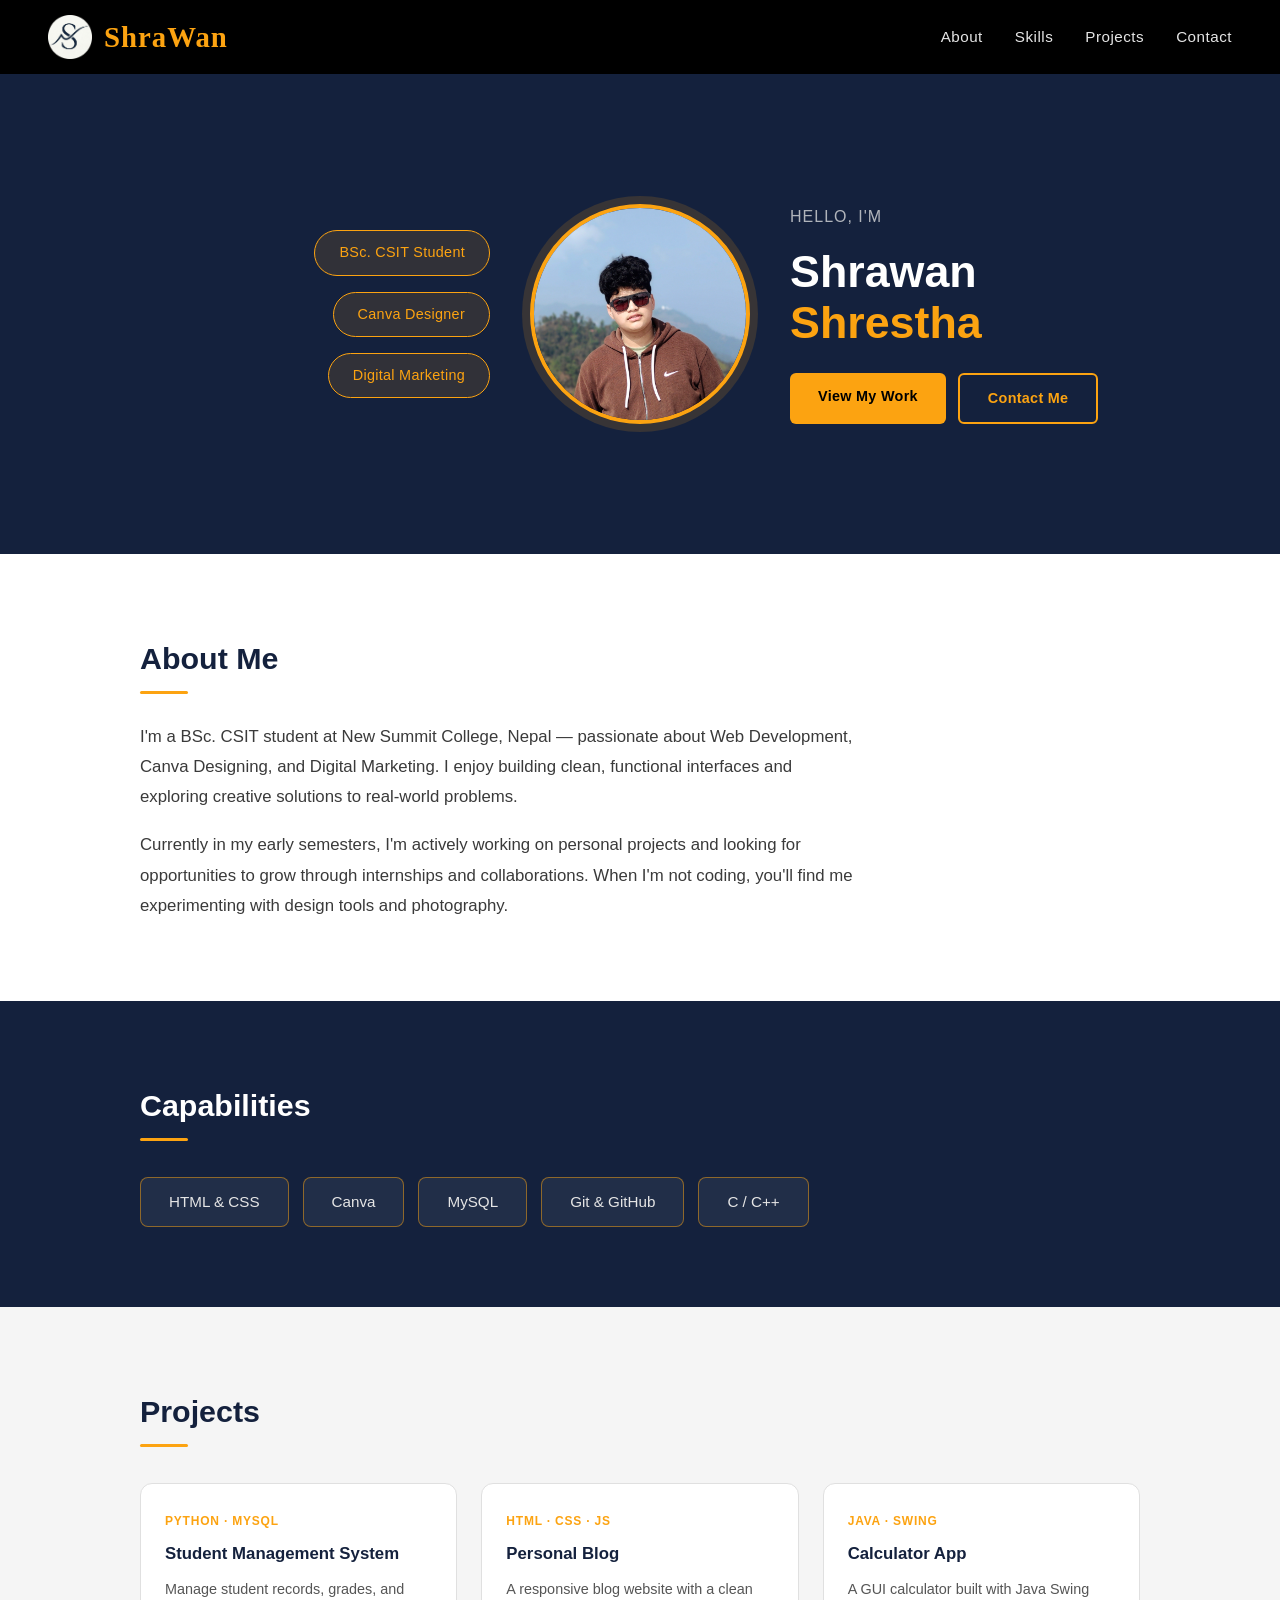
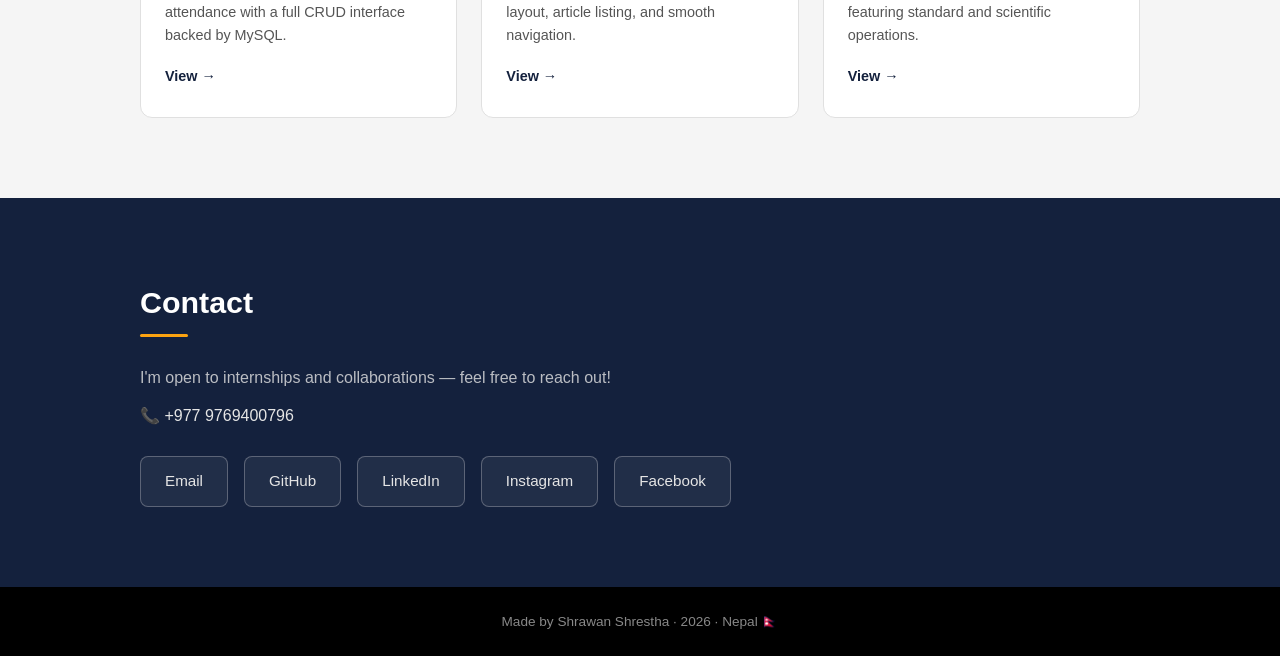
==== commit 7ccb25ed: "Persnal" ====
--- a/index.html
+++ b/index.html
@@ -98,7 +98,7 @@
           <div class="card-tag">HTML · CSS · JS</div>
           <h3>Personal Blog</h3>
           <p>A responsive blog website with a clean layout, article listing, and smooth navigation.</p>
-          <a href="#" class="card-link">View →</a>
+          <a href="https://blog-2oi3enkfq-shrawankumarshrestha9-5724s-projects.vercel.app/" class="card-link">View →</a>
         </div>
         <div class="card">
           <div class="card-tag">Java · Swing</div>
@@ -117,9 +117,11 @@
       <p class="contact-sub">I'm open to internships and collaborations — feel free to reach out!</p>
       <p class="contact-phone">📞 +977 9769400796</p>
       <div class="contact-links">
-        <a href="mailto:your@email.com" class="contact-btn">📧 Email</a>
-        <a href="https://github.com/yourusername" target="_blank" rel="noopener" class="contact-btn">💻 GitHub</a>
-        <a href="https://linkedin.com/in/yourprofile" target="_blank" rel="noopener" class="contact-btn">🔗 LinkedIn</a>
+        <a href="snirajan098@gmail.com" class="contact-btn"> Email</a>
+        <a href="https://github.com/shrawankumarshrestha9-max" target="_blank" rel="noopener" class="contact-btn">GitHub</a>
+        <a href="https://www.linkedin.com/in/shra-wan-59120b394/" target="_blank" rel="noopener" class="contact-btn"> LinkedIn</a>
+        <a href="https://www.instagram.com/shra__wan__/" target="_blank" rel="noopener" class="contact-btn"> Instagram</a>
+        <a href="https://www.facebook.com/Shra.Wan02" target="_blank" rel="noopener" class="contact-btn"> Facebook </a>
       </div>
     </div>
   </section>
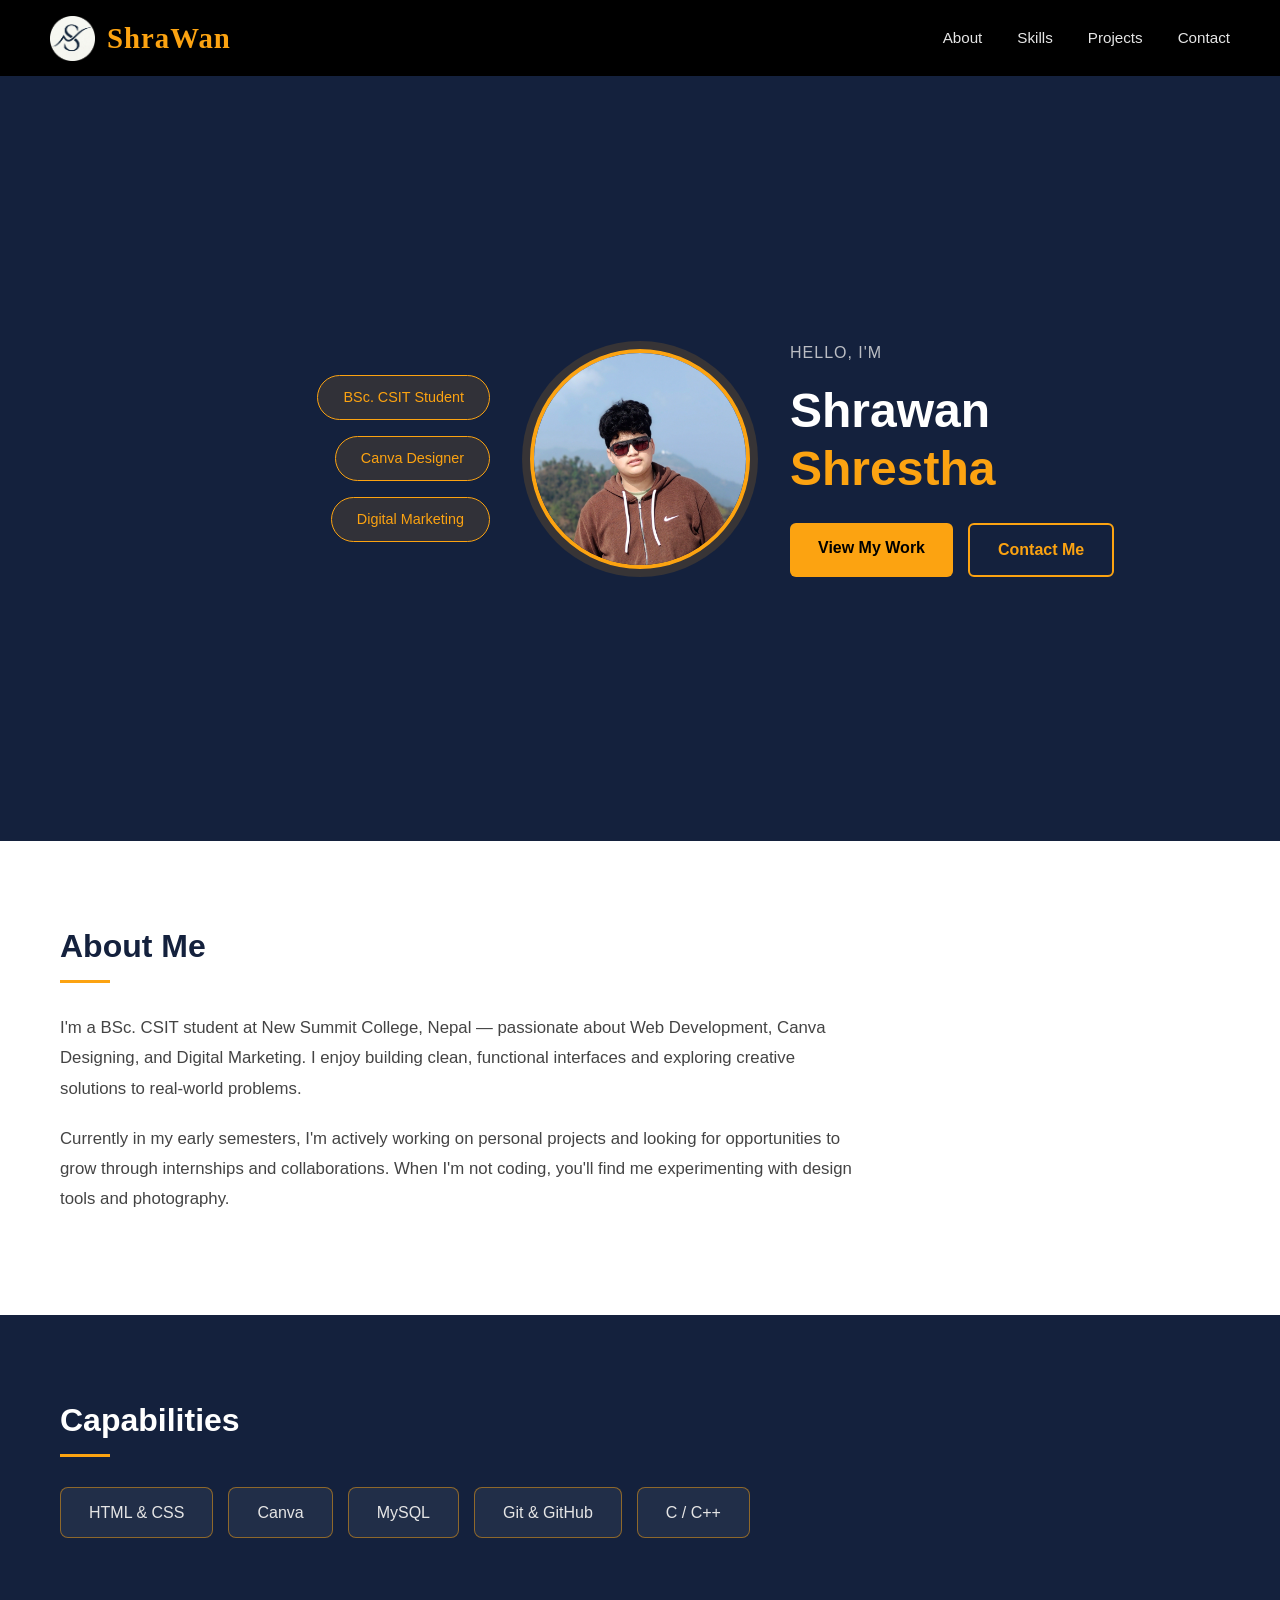
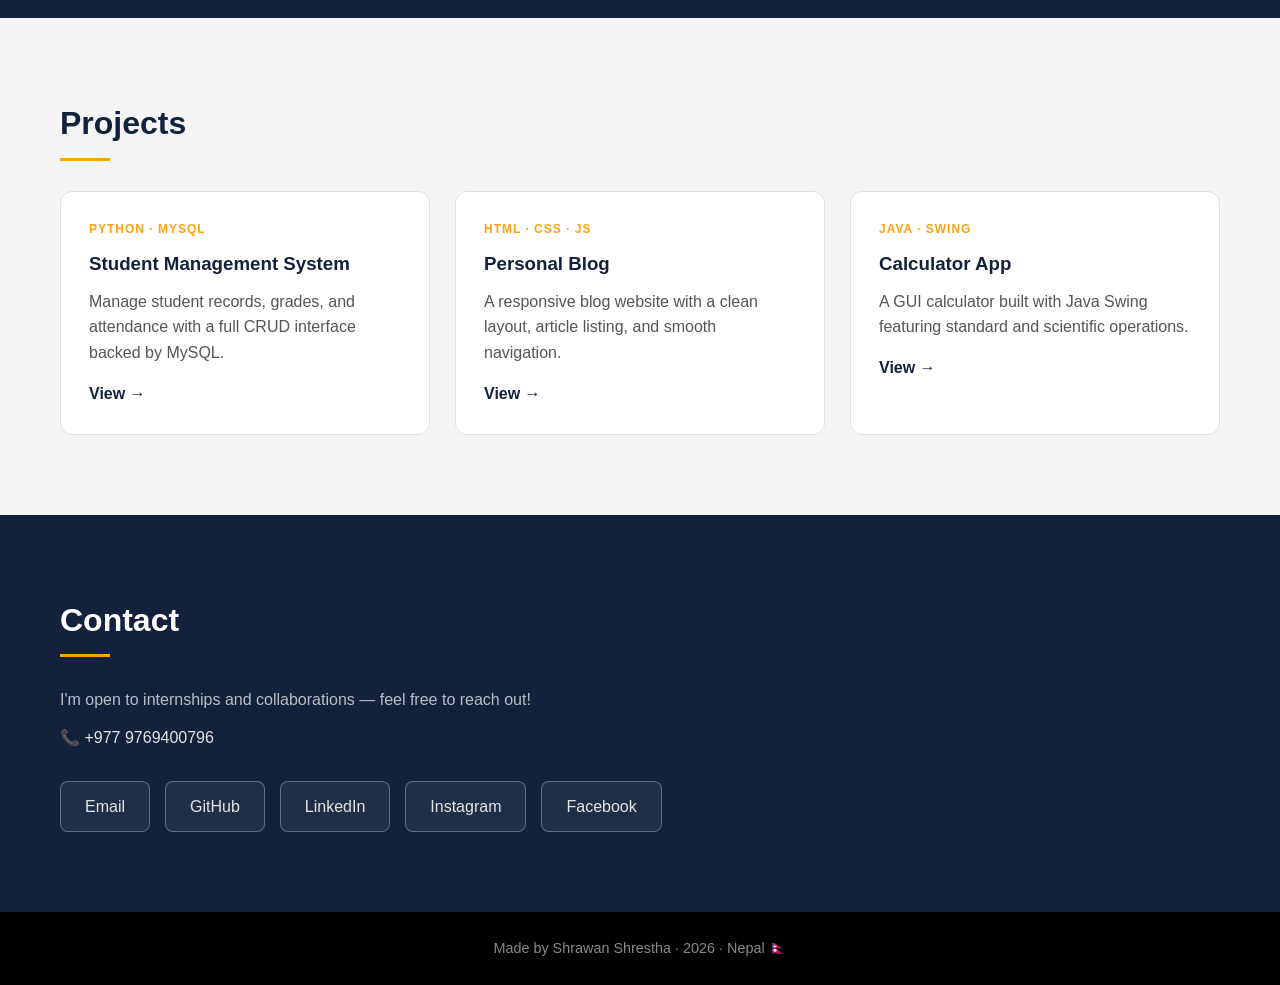
==== commit 96203209: "MMObile milako" ====
--- a/index.html
+++ b/index.html
@@ -1,135 +1,355 @@
 <!DOCTYPE html>
 <html lang="en">
 <head>
-  <meta charset="UTF-8" />
-  <meta name="viewport" content="width=device-width, initial-scale=1.0"/>
-  <title>Shrawan Shrestha | Portfolio</title>
-  <link rel="stylesheet" href="style.css" />
-  <link rel="icon" type="image/png" href="icon.png">
+    <meta charset="UTF-8">
+    <meta name="viewport" content="width=device-width, initial-scale=1.0">
+    <title>Shrawan Shrestha | Portfolio</title>
+
+    <!-- CSS -->
+    <link rel="stylesheet" href="style.css">
+
+    <!-- Favicon -->
+    <link rel="icon" type="image/png" href="icon.png">
 </head>
+
 <body>
 
-  <!-- NAVBAR -->
-  <nav>
-    <div class="nav-left">
-      <img src="icon.png" alt="Logo" class="icon-img">
-      <div class="logo">ShraWan</div>
-    </div>
-    <ul>
-      <li><a href="#about">About</a></li>
-      <li><a href="#skills">Skills</a></li>
-      <li><a href="#projects">Projects</a></li>
-      <li><a href="#contact">Contact</a></li>
-    </ul>
-  </nav>
-
-  <!-- HERO — 3-column layout -->
-  <div class="hero-wrapper">
-
-    <!-- LEFT: Role / Titles -->
-    <div class="hero-left">
-      <div class="role-badge">BSc. CSIT Student</div>
-      <div class="role-badge">Canva Designer</div>
-      <div class="role-badge">Digital Marketing</div>
-    </div>
-
-    <!-- MIDDLE: Profile Photo -->
-    <div class="hero-center">
-      <img src="pp.jpg" alt="Shrawan Shrestha" class="profile-img">
-    </div>
-
-    <!-- RIGHT: Name + CTA -->
-    <div class="hero-right">
-      <p class="hero-greeting">Hello, I'm</p>
-      <h1 class="hero-name">Shrawan<br><span>Shrestha</span></h1>
-      <div class="hero-btns">
-        <a href="#projects" class="btn">View My Work</a>
-        <a href="#contact" class="btn outline">Contact Me</a>
-      </div>
-    </div>
-
-  </div>
-
-  <!-- ABOUT -->
-  <section id="about" class="section-about">
-    <div class="container">
-      <h2>About Me</h2>
-      <div class="about-inner">
+    <!-- ================= NAVBAR ================= -->
+
+    <nav>
+
+        <div class="nav-left">
+            <img src="icon.png" alt="Logo" class="icon-img">
+
+            <div class="logo">
+                ShraWan
+            </div>
+        </div>
+
+        <ul class="nav-links">
+            <li><a href="#about">About</a></li>
+
+            <li><a href="#skills">Skills</a></li>
+
+            <li><a href="#projects">Projects</a></li>
+
+            <li><a href="#contact">Contact</a></li>
+        </ul>
+
+    </nav>
+
+    <!-- ================= HERO ================= -->
+
+    <section class="hero-wrapper">
+
+        <!-- Left -->
+
+        <div class="hero-left">
+
+            <div class="role-badge">
+                BSc. CSIT Student
+            </div>
+
+            <div class="role-badge">
+                Canva Designer
+            </div>
+
+            <div class="role-badge">
+                Digital Marketing
+            </div>
+
+        </div>
+
+        <!-- Center -->
+
+        <div class="hero-center">
+
+            <img
+                src="pp.jpg"
+                alt="Shrawan Shrestha"
+                class="profile-img"
+            >
+
+        </div>
+
+        <!-- Right -->
+
+        <div class="hero-right">
+
+            <p class="hero-greeting">
+                Hello, I'm
+            </p>
+
+            <h1 class="hero-name">
+                Shrawan
+                <br>
+                <span>Shrestha</span>
+            </h1>
+
+            <div class="hero-btns">
+
+                <a href="#projects" class="btn">
+                    View My Work
+                </a>
+
+                <a href="#contact" class="btn outline">
+                    Contact Me
+                </a>
+
+            </div>
+
+        </div>
+
+    </section>
+
+    <!-- ================= ABOUT ================= -->
+
+    <section id="about" class="section-about">
+
+        <div class="container">
+
+            <h2>
+                About Me
+            </h2>
+
+            <div class="about-inner">
+
+                <p>
+                    I'm a BSc. CSIT student at New Summit College, Nepal —
+                    passionate about Web Development, Canva Designing,
+                    and Digital Marketing.
+
+                    I enjoy building clean, functional interfaces and
+                    exploring creative solutions to real-world problems.
+                </p>
+
+                <p>
+                    Currently in my early semesters, I'm actively working
+                    on personal projects and looking for opportunities
+                    to grow through internships and collaborations.
+
+                    When I'm not coding, you'll find me experimenting
+                    with design tools and photography.
+                </p>
+
+            </div>
+
+        </div>
+
+    </section>
+
+    <!-- ================= SKILLS ================= -->
+
+    <section id="skills" class="section-dark">
+
+        <div class="container">
+
+            <h2>
+                Capabilities
+            </h2>
+
+            <div class="skills-grid">
+
+                <div class="skill">
+                    HTML &amp; CSS
+                </div>
+
+                <div class="skill">
+                    Canva
+                </div>
+
+                <div class="skill">
+                    MySQL
+                </div>
+
+                <div class="skill">
+                    Git &amp; GitHub
+                </div>
+
+                <div class="skill">
+                    C / C++
+                </div>
+
+            </div>
+
+        </div>
+
+    </section>
+
+    <!-- ================= PROJECTS ================= -->
+
+    <section id="projects" class="section-light">
+
+        <div class="container">
+
+            <h2>
+                Projects
+            </h2>
+
+            <div class="projects-grid">
+
+                <!-- Project 1 -->
+
+                <div class="card">
+
+                    <div class="card-tag">
+                        Python · MySQL
+                    </div>
+
+                    <h3>
+                        Student Management System
+                    </h3>
+
+                    <p>
+                        Manage student records, grades,
+                        and attendance with a full CRUD
+                        interface backed by MySQL.
+                    </p>
+
+                    <a href="#" class="card-link">
+                        View →
+                    </a>
+
+                </div>
+
+                <!-- Project 2 -->
+
+                <div class="card">
+
+                    <div class="card-tag">
+                        HTML · CSS · JS
+                    </div>
+
+                    <h3>
+                        Personal Blog
+                    </h3>
+
+                    <p>
+                        A responsive blog website with
+                        a clean layout, article listing,
+                        and smooth navigation.
+                    </p>
+
+                    <a
+                        href="https://blog-2oi3enkfq-shrawankumarshrestha9-5724s-projects.vercel.app/"
+                        target="_blank"
+                        rel="noopener"
+                        class="card-link"
+                    >
+                        View →
+                    </a>
+
+                </div>
+
+                <!-- Project 3 -->
+
+                <div class="card">
+
+                    <div class="card-tag">
+                        Java · Swing
+                    </div>
+
+                    <h3>
+                        Calculator App
+                    </h3>
+
+                    <p>
+                        A GUI calculator built with Java Swing
+                        featuring standard and scientific
+                        operations.
+                    </p>
+
+                    <a href="#" class="card-link">
+                        View →
+                    </a>
+
+                </div>
+
+            </div>
+
+        </div>
+
+    </section>
+
+    <!-- ================= CONTACT ================= -->
+
+    <section id="contact" class="section-dark">
+
+        <div class="container">
+
+            <h2>
+                Contact
+            </h2>
+
+            <p class="contact-sub">
+                I'm open to internships and collaborations —
+                feel free to reach out!
+            </p>
+
+            <p class="contact-phone">
+                📞 +977 9769400796
+            </p>
+
+            <div class="contact-links">
+
+                <a
+                    href="mailto:snirajan098@gmail.com"
+                    class="contact-btn"
+                >
+                    Email
+                </a>
+
+                <a
+                    href="https://github.com/shrawankumarshrestha9-max"
+                    target="_blank"
+                    rel="noopener"
+                    class="contact-btn"
+                >
+                    GitHub
+                </a>
+
+                <a
+                    href="https://www.linkedin.com/in/shra-wan-59120b394/"
+                    target="_blank"
+                    rel="noopener"
+                    class="contact-btn"
+                >
+                    LinkedIn
+                </a>
+
+                <a
+                    href="https://www.instagram.com/shra__wan__/"
+                    target="_blank"
+                    rel="noopener"
+                    class="contact-btn"
+                >
+                    Instagram
+                </a>
+
+                <a
+                    href="https://www.facebook.com/Shra.Wan02"
+                    target="_blank"
+                    rel="noopener"
+                    class="contact-btn"
+                >
+                    Facebook
+                </a>
+
+            </div>
+
+        </div>
+
+    </section>
+
+    <!-- ================= FOOTER ================= -->
+
+    <footer>
+
         <p>
-          I'm a BSc. CSIT student at New Summit College, Nepal — passionate about Web Development,
-          Canva Designing, and Digital Marketing. I enjoy building clean, functional interfaces
-          and exploring creative solutions to real-world problems.
+            Made by Shrawan Shrestha · 2026 · Nepal 🇳🇵
         </p>
-        <p>
-          Currently in my early semesters, I'm actively working on personal projects and
-          looking for opportunities to grow through internships and collaborations.
-          When I'm not coding, you'll find me experimenting with design tools and photography.
-        </p>
-      </div>
-    </div>
-  </section>
-
-  <!-- SKILLS -->
-  <section id="skills" class="section-dark">
-    <div class="container">
-      <h2>Capabilities</h2>
-      <div class="skills-grid">
-        <div class="skill">HTML &amp; CSS</div>
-        <div class="skill">Canva</div>
-        <div class="skill">MySQL</div>
-        <div class="skill">Git &amp; GitHub</div>
-        <div class="skill">C / C++</div>
-      </div>
-    </div>
-  </section>
-
-  <!-- PROJECTS -->
-  <section id="projects" class="section-light">
-    <div class="container">
-      <h2>Projects</h2>
-      <div class="projects-grid">
-        <div class="card">
-          <div class="card-tag">Python · MySQL</div>
-          <h3>Student Management System</h3>
-          <p>Manage student records, grades, and attendance with a full CRUD interface backed by MySQL.</p>
-          <a href="#" class="card-link">View →</a>
-        </div>
-        <div class="card">
-          <div class="card-tag">HTML · CSS · JS</div>
-          <h3>Personal Blog</h3>
-          <p>A responsive blog website with a clean layout, article listing, and smooth navigation.</p>
-          <a href="https://blog-2oi3enkfq-shrawankumarshrestha9-5724s-projects.vercel.app/" class="card-link">View →</a>
-        </div>
-        <div class="card">
-          <div class="card-tag">Java · Swing</div>
-          <h3>Calculator App</h3>
-          <p>A GUI calculator built with Java Swing featuring standard and scientific operations.</p>
-          <a href="#" class="card-link">View →</a>
-        </div>
-      </div>
-    </div>
-  </section>
-
-  <!-- CONTACT -->
-  <section id="contact" class="section-dark">
-    <div class="container">
-      <h2>Contact</h2>
-      <p class="contact-sub">I'm open to internships and collaborations — feel free to reach out!</p>
-      <p class="contact-phone">📞 +977 9769400796</p>
-      <div class="contact-links">
-        <a href="snirajan098@gmail.com" class="contact-btn"> Email</a>
-        <a href="https://github.com/shrawankumarshrestha9-max" target="_blank" rel="noopener" class="contact-btn">GitHub</a>
-        <a href="https://www.linkedin.com/in/shra-wan-59120b394/" target="_blank" rel="noopener" class="contact-btn"> LinkedIn</a>
-        <a href="https://www.instagram.com/shra__wan__/" target="_blank" rel="noopener" class="contact-btn"> Instagram</a>
-        <a href="https://www.facebook.com/Shra.Wan02" target="_blank" rel="noopener" class="contact-btn"> Facebook </a>
-      </div>
-    </div>
-  </section>
-
-  <!-- FOOTER -->
-  <footer>
-    <p>Made by Shrawan Shrestha &middot; 2026 &middot; Nepal 🇳🇵</p>
-  </footer>
+
+    </footer>
 
 </body>
 </html>
--- a/style.css
+++ b/style.css
@@ -1,534 +1,599 @@
-/* ===== PALETTE =====
-   #000000  — black     (nav bg, accents)
-   #14213D  — navy      (hero bg, dark sections)
-   #FCA311  — amber     (highlights, badges, hover)
-   #E5E5E5  — light     (body text on dark)
-   #FFFFFF  — white     (light section bg, card bg)
-   =================== */
-
-/* ===== RESET ===== */
-* {
-  margin: 0;
-  padding: 0;
-  box-sizing: border-box;
-}
-
-/* ===== BASE ===== */
-html {
-  scroll-behavior: smooth;
-}
-
-body {
-  font-family: 'Segoe UI', Arial, sans-serif;
-  color: #14213D;
-  line-height: 1.6;
-  background: #FFFFFF;
-}
-
-a {
-  text-decoration: none;
-}
-
-/* ===== NAVBAR ===== */
-nav {
-  display: flex;
-  justify-content: space-between;
-  align-items: center;
-  padding: 14px 48px;
-  background: #000000;
-  position: sticky;
-  top: 0;
-  z-index: 1000;
-}
-
-.nav-left {
-  display: flex;
-  align-items: center;
-  gap: 12px;
-}
-
-.icon-img {
-  width: 44px;
-  height: 44px;
-  border-radius: 8px;
-}
-
-.logo {
-  font-size: 1.8rem;
-  font-family: 'Times New Roman', Times, serif;
-  font-weight: bold;
-  color: #FCA311;
-  letter-spacing: 1px;
-}
-
-nav ul {
-  list-style: none;
-  display: flex;
-  gap: 32px;
-}
-
-nav ul li a {
-  color: #E5E5E5;
-  font-weight: 500;
-  font-size: 0.95rem;
-  letter-spacing: 0.5px;
-  transition: color 0.2s;
-}
-
-nav ul li a:hover {
-  color: #FCA311;
-}
-
-/* ===== HERO — 3-COLUMN ===== */
-.hero-wrapper {
-  display: grid;
-  grid-template-columns: 1fr auto 1fr;
-  align-items: center;
-  gap: 40px;
-  background: #14213D;
-  padding: 80px 64px;
-  min-height: 480px;
-}
-
-/* LEFT: role badges */
-.hero-left {
-  display: flex;
-  flex-direction: column;
-  gap: 16px;
-  align-items: flex-end;
-}
-
-.role-badge {
-  background: rgba(252, 163, 17, 0.12);
-  border: 1.5px solid #FCA311;
-  color: #FCA311;
-  border-radius: 999px;
-  padding: 10px 24px;
-  font-size: 0.9rem;
-  font-weight: 500;
-  letter-spacing: 0.3px;
-  white-space: nowrap;
-  transition: background 0.2s;
-}
-
-.role-badge:hover {
-  background: rgba(252, 163, 17, 0.22);
-}
-
-/* MIDDLE: photo */
-.hero-center {
-  display: flex;
-  justify-content: center;
-  align-items: center;
-}
-
-.profile-img {
-  width: 220px;
-  height: 220px;
-  border-radius: 50%;
-  object-fit: cover;
-  border: 4px solid #FCA311;
-  box-shadow: 0 0 0 8px rgba(252, 163, 17, 0.15);
-}
-
-/* RIGHT: name + CTA */
-.hero-right {
-  display: flex;
-  flex-direction: column;
-  gap: 16px;
-  align-items: flex-start;
-}
-
-.hero-greeting {
-  color: #E5E5E5;
-  font-size: 1rem;
-  font-weight: 400;
-  opacity: 0.75;
-  letter-spacing: 1px;
-  text-transform: uppercase;
-}
-
-.hero-name {
-  font-size: 2.8rem;
-  font-weight: 700;
-  line-height: 1.15;
-  color: #FFFFFF;
-}
-
-.hero-name span {
-  color: #FCA311;
-}
-
-.hero-btns {
-  display: flex;
-  gap: 12px;
-  flex-wrap: wrap;
-  margin-top: 8px;
-}
-
-/* ===== BUTTONS ===== */
-.btn {
-  display: inline-block;
-  padding: 12px 28px;
-  background: #FCA311;
-  color: #000000;
-  border-radius: 6px;
-  font-weight: 700;
-  font-size: 0.9rem;
-  letter-spacing: 0.3px;
-  transition: background 0.2s, transform 0.15s;
-}
-
-.btn:hover {
-  background: #e5930c;
-  transform: translateY(-1px);
-}
-
-.btn.outline {
-  background: transparent;
-  color: #FCA311;
-  border: 2px solid #FCA311;
-}
-
-.btn.outline:hover {
-  background: #FCA311;
-  color: #000000;
-}
-
-/* ===== CONTAINER ===== */
-.container {
-  max-width: 1000px;
-  margin: 0 auto;
-}
-
-/* ===== SECTION HEADINGS ===== */
+/* ==========================
+   RESET
+========================== */
+
+*{
+    margin:0;
+    padding:0;
+    box-sizing:border-box;
+}
+
+html{
+    scroll-behavior:smooth;
+}
+
+body{
+    font-family:'Segoe UI',Arial,sans-serif;
+    line-height:1.6;
+    color:#14213D;
+    background:#FFFFFF;
+    overflow-x:hidden;
+}
+
+a{
+    text-decoration:none;
+}
+
+img{
+    max-width:100%;
+    display:block;
+}
+
+/* ==========================
+   COLOR PALETTE
+========================== */
+/*
+Black      : #000000
+Navy       : #14213D
+Amber      : #FCA311
+Light Gray : #E5E5E5
+White      : #FFFFFF
+*/
+
+/* ==========================
+   CONTAINER
+========================== */
+
+.container{
+    width:100%;
+    max-width:1200px;
+    margin:auto;
+    padding:0 20px;
+}
+
+/* ==========================
+   NAVBAR
+========================== */
+
+nav{
+    display:flex;
+    justify-content:space-between;
+    align-items:center;
+    padding:15px 50px;
+    background:#000000;
+    position:sticky;
+    top:0;
+    z-index:1000;
+}
+
+.nav-left{
+    display:flex;
+    align-items:center;
+    gap:12px;
+}
+
+.icon-img{
+    width:45px;
+    height:45px;
+    border-radius:8px;
+    object-fit:cover;
+}
+
+.logo{
+    color:#FCA311;
+    font-size:1.8rem;
+    font-weight:700;
+    font-family:'Times New Roman', Times, serif;
+    letter-spacing:1px;
+}
+
+.nav-links{
+    display:flex;
+    list-style:none;
+    gap:35px;
+}
+
+.nav-links a{
+    color:#E5E5E5;
+    font-size:0.95rem;
+    font-weight:500;
+    transition:0.3s;
+}
+
+.nav-links a:hover{
+    color:#FCA311;
+}
+
+/* ==========================
+   HERO SECTION
+========================== */
+
+.hero-wrapper{
+    display:grid;
+    grid-template-columns:1fr auto 1fr;
+    align-items:center;
+    gap:40px;
+    min-height:85vh;
+    background:#14213D;
+    padding:80px 60px;
+}
+
+.hero-left{
+    display:flex;
+    flex-direction:column;
+    gap:16px;
+    align-items:flex-end;
+}
+
+.role-badge{
+    background:rgba(252,163,17,0.12);
+    border:1.5px solid #FCA311;
+    color:#FCA311;
+    border-radius:999px;
+    padding:10px 25px;
+    font-size:0.9rem;
+    font-weight:500;
+    transition:0.3s;
+}
+
+.role-badge:hover{
+    background:rgba(252,163,17,0.22);
+}
+
+.hero-center{
+    display:flex;
+    justify-content:center;
+    align-items:center;
+}
+
+.profile-img{
+    width:100%;
+    max-width:220px;
+    aspect-ratio:1;
+    object-fit:cover;
+    border-radius:50%;
+    border:4px solid #FCA311;
+    box-shadow:0 0 0 8px rgba(252,163,17,0.15);
+}
+
+.hero-right{
+    display:flex;
+    flex-direction:column;
+    gap:16px;
+    align-items:flex-start;
+}
+
+.hero-greeting{
+    color:#E5E5E5;
+    opacity:0.8;
+    letter-spacing:1px;
+    text-transform:uppercase;
+}
+
+.hero-name{
+    font-size:3rem;
+    line-height:1.2;
+    color:#FFFFFF;
+}
+
+.hero-name span{
+    color:#FCA311;
+}
+
+.hero-btns{
+    display:flex;
+    gap:15px;
+    flex-wrap:wrap;
+    margin-top:10px;
+}
+
+/* ==========================
+   BUTTONS
+========================== */
+
+.btn{
+    display:inline-block;
+    padding:12px 28px;
+    background:#FCA311;
+    color:#000000;
+    border-radius:6px;
+    font-weight:700;
+    transition:0.3s;
+}
+
+.btn:hover{
+    background:#e8950b;
+    transform:translateY(-2px);
+}
+
+.btn.outline{
+    background:transparent;
+    color:#FCA311;
+    border:2px solid #FCA311;
+}
+
+.btn.outline:hover{
+    background:#FCA311;
+    color:#000000;
+}
+
+/* ==========================
+   SECTION TITLES
+========================== */
+
 .section-about h2,
-.section-light h2 {
-  font-size: 1.9rem;
-  font-weight: 700;
-  color: #14213D;
-  margin-bottom: 28px;
-  position: relative;
-  display: inline-block;
+.section-light h2,
+.section-dark h2{
+    font-size:2rem;
+    margin-bottom:30px;
+    position:relative;
+    display:inline-block;
+}
+
+.section-about h2,
+.section-light h2{
+    color:#14213D;
+}
+
+.section-dark h2{
+    color:#FFFFFF;
 }
 
 .section-about h2::after,
-.section-light h2::after {
-  content: '';
-  display: block;
-  width: 48px;
-  height: 3px;
-  background: #FCA311;
-  border-radius: 2px;
-  margin-top: 8px;
-}
-
-.section-dark h2 {
-  font-size: 1.9rem;
-  font-weight: 700;
-  color: #FFFFFF;
-  margin-bottom: 28px;
-  position: relative;
-  display: inline-block;
-}
-
-.section-dark h2::after {
-  content: '';
-  display: block;
-  width: 48px;
-  height: 3px;
-  background: #FCA311;
-  border-radius: 2px;
-  margin-top: 8px;
-}
-
-/* ===== ABOUT ===== */
-.section-about {
-  padding: 80px 48px;
-  background: #FFFFFF;
-}
-
-.about-inner {
-  display: flex;
-  flex-direction: column;
-  gap: 18px;
-  max-width: 720px;
-}
-
-.about-inner p {
-  font-size: 1.05rem;
-  color: #3a3a3a;
-  line-height: 1.8;
-}
-
-/* ===== SKILLS ===== */
-.section-dark {
-  background: #14213D;
-  padding: 80px 48px;
-}
-
-.skills-grid {
-  display: flex;
-  flex-wrap: wrap;
-  gap: 14px;
-  margin-top: 8px;
-}
-
-.skill {
-  background: rgba(255, 255, 255, 0.06);
-  border: 1.5px solid rgba(252, 163, 17, 0.5);
-  color: #E5E5E5;
-  border-radius: 8px;
-  padding: 12px 28px;
-  font-weight: 500;
-  font-size: 0.95rem;
-  transition: border-color 0.2s, background 0.2s, color 0.2s;
-}
-
-.skill:hover {
-  border-color: #FCA311;
-  background: rgba(252, 163, 17, 0.12);
-  color: #FCA311;
-}
-
-/* ===== PROJECTS ===== */
-.section-light {
-  padding: 80px 48px;
-  background: #F5F5F5;
-}
-
-.projects-grid {
-  display: grid;
-  grid-template-columns: repeat(auto-fit, minmax(260px, 1fr));
-  gap: 24px;
-  margin-top: 8px;
-}
-
-.card {
-  background: #FFFFFF;
-  border: 1.5px solid #e0e0e0;
-  border-radius: 12px;
-  padding: 28px 24px;
-  transition: border-color 0.2s, transform 0.2s, box-shadow 0.2s;
-}
-
-.card:hover {
-  border-color: #FCA311;
-  transform: translateY(-4px);
-  box-shadow: 0 8px 24px rgba(20, 33, 61, 0.1);
-}
-
-.card-tag {
-  font-size: 0.75rem;
-  font-weight: 600;
-  text-transform: uppercase;
-  letter-spacing: 0.8px;
-  color: #FCA311;
-  margin-bottom: 10px;
-}
-
-.card h3 {
-  font-size: 1.05rem;
-  font-weight: 700;
-  color: #14213D;
-  margin-bottom: 10px;
-}
-
-.card p {
-  font-size: 0.9rem;
-  color: #555;
-  margin-bottom: 16px;
-  line-height: 1.6;
-}
-
-.card-link {
-  font-size: 0.9rem;
-  font-weight: 600;
-  color: #14213D;
-  transition: color 0.2s;
-}
-
-.card-link:hover {
-  color: #FCA311;
-}
-
-/* ===== CONTACT ===== */
-.contact-sub {
-  color: #E5E5E5;
-  opacity: 0.8;
-  margin-bottom: 12px;
-  font-size: 1rem;
-}
-
-.contact-phone {
-  color: #E5E5E5;
-  margin-bottom: 28px;
-  font-size: 1rem;
-}
-
-.contact-links {
-  display: flex;
-  gap: 16px;
-  flex-wrap: wrap;
-}
-
-.contact-btn {
-  background: rgba(255, 255, 255, 0.06);
-  border: 1.5px solid rgba(229, 229, 229, 0.3);
-  border-radius: 8px;
-  padding: 12px 24px;
-  font-weight: 500;
-  color: #E5E5E5;
-  font-size: 0.95rem;
-  transition: border-color 0.2s, background 0.2s, color 0.2s;
-}
-
-.contact-btn:hover {
-  border-color: #FCA311;
-  color: #FCA311;
-  background: rgba(252, 163, 17, 0.1);
-}
-
-/* ===== FOOTER ===== */
-footer {
-  text-align: center;
-  padding: 24px;
-  background: #000000;
-  color: #888;
-  font-size: 0.85rem;
-}
-
-/* =====================================================
-   RESPONSIVE
-   ===================================================== */
-
-/* TABLETS */
-@media (max-width: 1024px) {
-  .hero-wrapper {
-    padding: 60px 40px;
-    gap: 32px;
-  }
-
-  .hero-name {
-    font-size: 2.2rem;
-  }
-
-  .profile-img {
-    width: 190px;
-    height: 190px;
-  }
-
-  nav {
-    padding: 14px 32px;
-  }
-}
-
-/* PHONES — collapse 3-col hero to vertical stack */
-@media (max-width: 768px) {
-  nav {
-    padding: 12px 20px;
-    flex-wrap: wrap;
-    gap: 10px;
-  }
-
-  nav ul {
-    gap: 20px;
-    font-size: 0.9rem;
-  }
-
-  .hero-wrapper {
-    grid-template-columns: 1fr;
-    grid-template-rows: auto auto auto;
-    padding: 56px 24px;
-    gap: 32px;
-    text-align: center;
-  }
-
-  .hero-left {
-    align-items: center;
-    flex-direction: row;
-    flex-wrap: wrap;
-    justify-content: center;
-    order: 2;
-  }
-
-  .hero-center {
-    order: 1;
-  }
-
-  .hero-right {
-    align-items: center;
-    order: 3;
-  }
-
-  .hero-name {
-    font-size: 2rem;
-  }
-
-  .profile-img {
-    width: 170px;
-    height: 170px;
-  }
-
-  .section-about,
-  .section-dark,
-  .section-light {
-    padding: 60px 24px;
-  }
-
-  .btn {
-    padding: 10px 22px;
-    font-size: 0.88rem;
-  }
-
-  .role-badge {
-    padding: 8px 18px;
-    font-size: 0.82rem;
-  }
-}
-
-/* SMALL PHONES */
-@media (max-width: 480px) {
-  .logo {
-    font-size: 1.4rem;
-  }
-
-  nav ul {
-    gap: 14px;
-    font-size: 0.85rem;
-  }
-
-  .hero-name {
-    font-size: 1.8rem;
-  }
-
-  .profile-img {
-    width: 150px;
-    height: 150px;
-  }
-
-  .hero-btns {
-    flex-direction: column;
-    align-items: center;
-    width: 100%;
-  }
-
-  .btn {
-    width: 80%;
-    text-align: center;
-  }
-
-  .section-about,
-  .section-dark,
-  .section-light {
-    padding: 48px 20px;
-  }
-
-  .projects-grid {
-    grid-template-columns: 1fr;
-  }
-
-  footer {
-    font-size: 0.78rem;
-  }
+.section-light h2::after,
+.section-dark h2::after{
+    content:'';
+    display:block;
+    width:50px;
+    height:3px;
+    background:#FCA311;
+    margin-top:8px;
+}
+
+/* ==========================
+   ABOUT
+========================== */
+
+.section-about{
+    padding:80px 0;
+}
+
+.about-inner{
+    max-width:800px;
+}
+
+.about-inner p{
+    margin-bottom:20px;
+    color:#444444;
+    font-size:1.05rem;
+    line-height:1.8;
+}
+
+/* ==========================
+   SKILLS
+========================== */
+
+.section-dark{
+    background:#14213D;
+    padding:80px 0;
+}
+
+.skills-grid{
+    display:flex;
+    flex-wrap:wrap;
+    gap:15px;
+}
+
+.skill{
+    padding:12px 28px;
+    border-radius:8px;
+    border:1.5px solid rgba(252,163,17,0.5);
+    color:#E5E5E5;
+    background:rgba(255,255,255,0.06);
+    transition:0.3s;
+}
+
+.skill:hover{
+    color:#FCA311;
+    border-color:#FCA311;
+    background:rgba(252,163,17,0.12);
+}
+
+/* ==========================
+   PROJECTS
+========================== */
+
+.section-light{
+    background:#F5F5F5;
+    padding:80px 0;
+}
+
+.projects-grid{
+    display:grid;
+    grid-template-columns:repeat(auto-fit,minmax(280px,1fr));
+    gap:25px;
+}
+
+.card{
+    background:#FFFFFF;
+    border-radius:12px;
+    padding:28px;
+    border:1px solid #E0E0E0;
+    transition:0.3s;
+}
+
+.card:hover{
+    transform:translateY(-5px);
+    border-color:#FCA311;
+    box-shadow:0 8px 24px rgba(20,33,61,0.1);
+}
+
+.card-tag{
+    color:#FCA311;
+    font-size:0.75rem;
+    font-weight:600;
+    text-transform:uppercase;
+    letter-spacing:1px;
+    margin-bottom:10px;
+}
+
+.card h3{
+    margin-bottom:10px;
+    color:#14213D;
+}
+
+.card p{
+    color:#555555;
+    margin-bottom:15px;
+}
+
+.card-link{
+    color:#14213D;
+    font-weight:600;
+    transition:0.3s;
+}
+
+.card-link:hover{
+    color:#FCA311;
+}
+
+/* ==========================
+   CONTACT
+========================== */
+
+.contact-sub{
+    color:#E5E5E5;
+    opacity:0.8;
+    margin-bottom:12px;
+}
+
+.contact-phone{
+    color:#E5E5E5;
+    margin-bottom:30px;
+}
+
+.contact-links{
+    display:flex;
+    flex-wrap:wrap;
+    gap:15px;
+}
+
+.contact-btn{
+    padding:12px 24px;
+    border-radius:8px;
+    color:#E5E5E5;
+    border:1.5px solid rgba(255,255,255,0.3);
+    background:rgba(255,255,255,0.06);
+    transition:0.3s;
+}
+
+.contact-btn:hover{
+    color:#FCA311;
+    border-color:#FCA311;
+    background:rgba(252,163,17,0.1);
+}
+
+/* ==========================
+   FOOTER
+========================== */
+
+footer{
+    text-align:center;
+    padding:25px;
+    background:#000000;
+    color:#888888;
+    font-size:0.9rem;
+}
+
+/* ==========================
+   LARGE DESKTOPS
+========================== */
+
+@media (min-width:1400px){
+
+    .hero-wrapper{
+        max-width:1400px;
+        margin:auto;
+    }
+
+    .hero-name{
+        font-size:3.8rem;
+    }
+
+    .profile-img{
+        max-width:280px;
+    }
+}
+
+/* ==========================
+   LAPTOPS
+========================== */
+
+@media (max-width:1024px){
+
+    nav{
+        padding:15px 30px;
+    }
+
+    .nav-links{
+        gap:20px;
+    }
+
+    .hero-wrapper{
+        padding:60px 40px;
+        gap:30px;
+    }
+
+    .hero-name{
+        font-size:2.5rem;
+    }
+
+    .profile-img{
+        max-width:190px;
+    }
+}
+
+/* ==========================
+   TABLETS
+========================== */
+
+@media (max-width:768px){
+
+    nav{
+        flex-direction:column;
+        padding:15px 20px;
+        gap:10px;
+    }
+
+    .nav-links{
+        flex-wrap:wrap;
+        justify-content:center;
+        gap:15px;
+    }
+
+    .hero-wrapper{
+        grid-template-columns:1fr;
+        text-align:center;
+        padding:50px 20px;
+        gap:30px;
+    }
+
+    .hero-left{
+        order:2;
+        flex-direction:row;
+        flex-wrap:wrap;
+        justify-content:center;
+        align-items:center;
+    }
+
+    .hero-center{
+        order:1;
+    }
+
+    .hero-right{
+        order:3;
+        align-items:center;
+    }
+
+    .hero-name{
+        font-size:2.2rem;
+    }
+
+    .projects-grid{
+        grid-template-columns:repeat(2,1fr);
+    }
+
+    .section-about,
+    .section-dark,
+    .section-light{
+        padding:60px 0;
+    }
+}
+
+/* ==========================
+   MOBILE PHONES
+========================== */
+
+@media (max-width:480px){
+
+    .logo{
+        font-size:1.4rem;
+    }
+
+    .nav-links{
+        gap:12px;
+        font-size:0.85rem;
+    }
+
+    .hero-name{
+        font-size:1.8rem;
+    }
+
+    .hero-greeting{
+        font-size:0.85rem;
+    }
+
+    .profile-img{
+        max-width:150px;
+    }
+
+    .hero-btns{
+        flex-direction:column;
+        width:100%;
+    }
+
+    .btn{
+        width:100%;
+        text-align:center;
+    }
+
+    .role-badge{
+        font-size:0.8rem;
+        padding:8px 16px;
+    }
+
+    .projects-grid{
+        grid-template-columns:1fr;
+    }
+
+    .contact-links{
+        flex-direction:column;
+    }
+
+    .contact-btn{
+        width:100%;
+        text-align:center;
+    }
+
+    footer{
+        font-size:0.75rem;
+    }
+}
+
+/* ==========================
+   EXTRA SMALL DEVICES
+========================== */
+
+@media (max-width:320px){
+
+    nav{
+        padding:10px;
+    }
+
+    .hero-wrapper{
+        padding:40px 15px;
+    }
+
+    .hero-name{
+        font-size:1.5rem;
+    }
+
+    .btn{
+        font-size:0.8rem;
+        padding:10px;
+    }
+
+    .role-badge{
+        font-size:0.75rem;
+    }
 }
